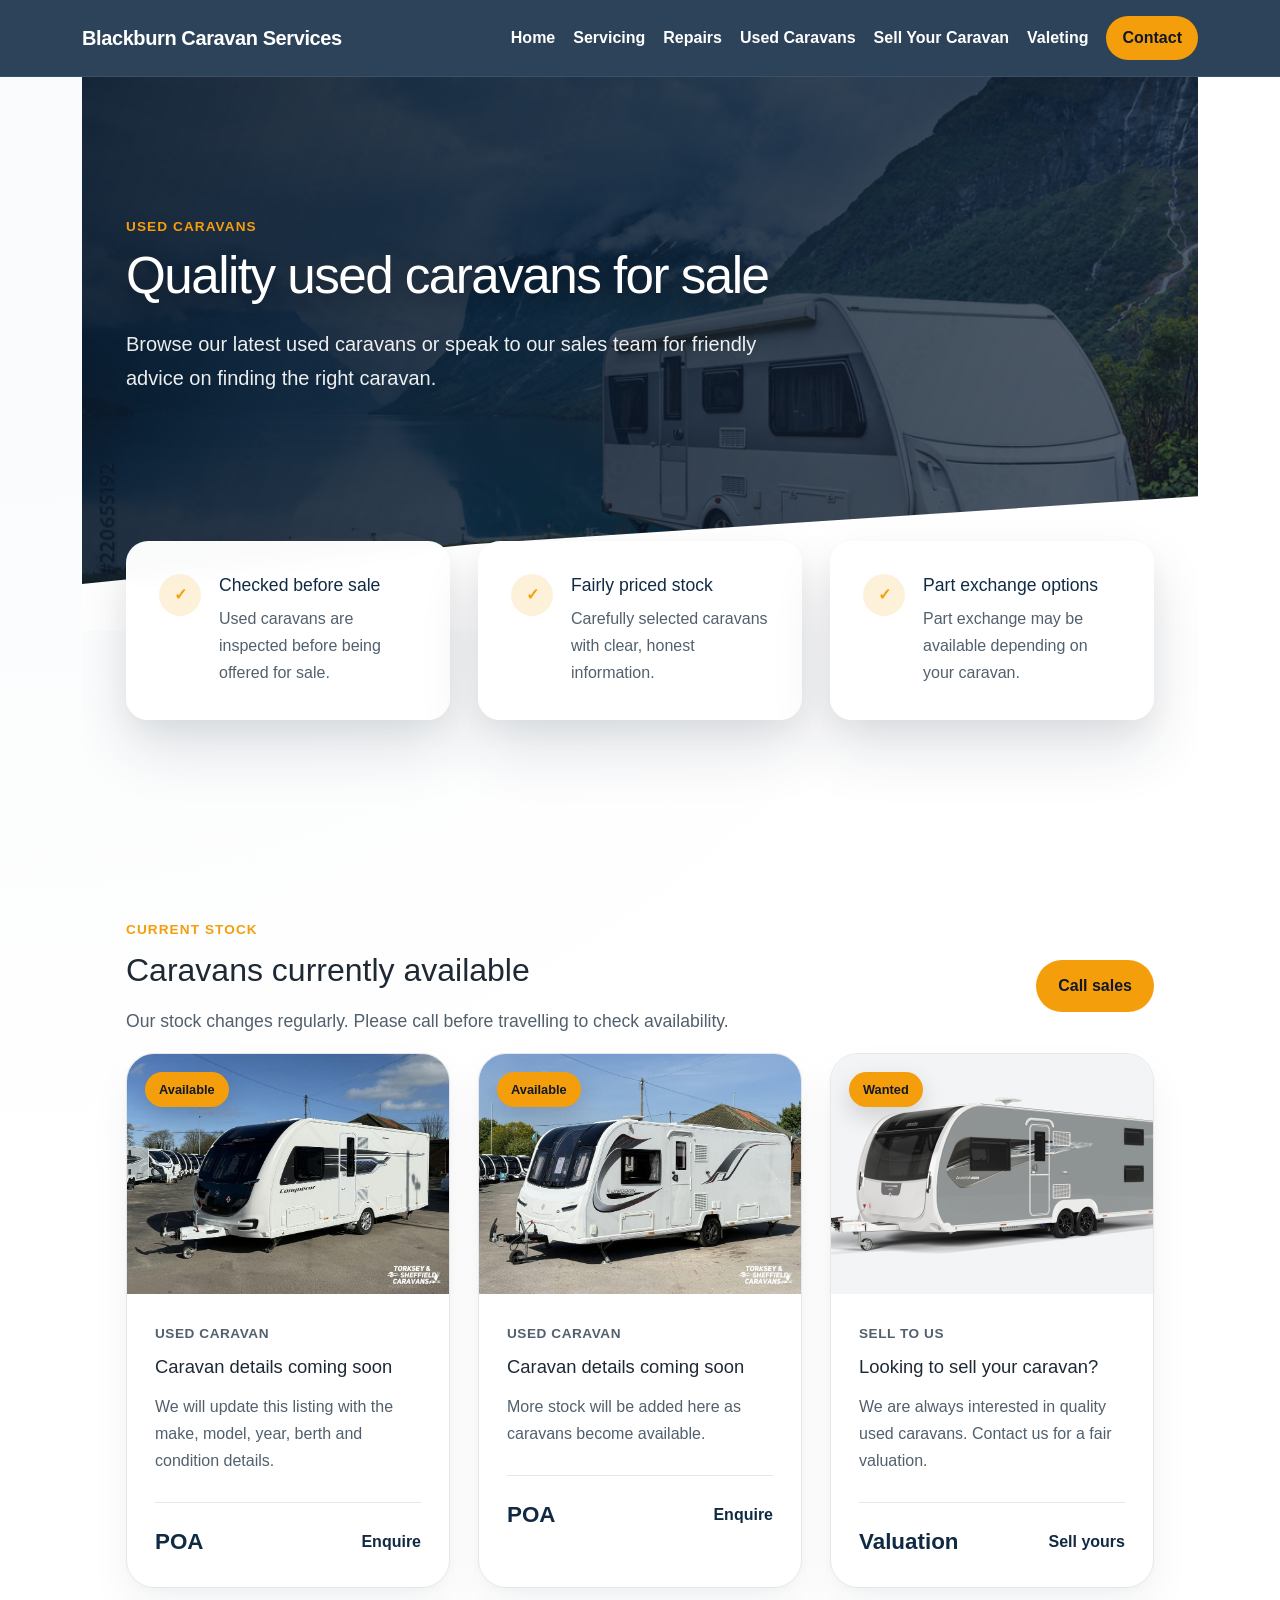
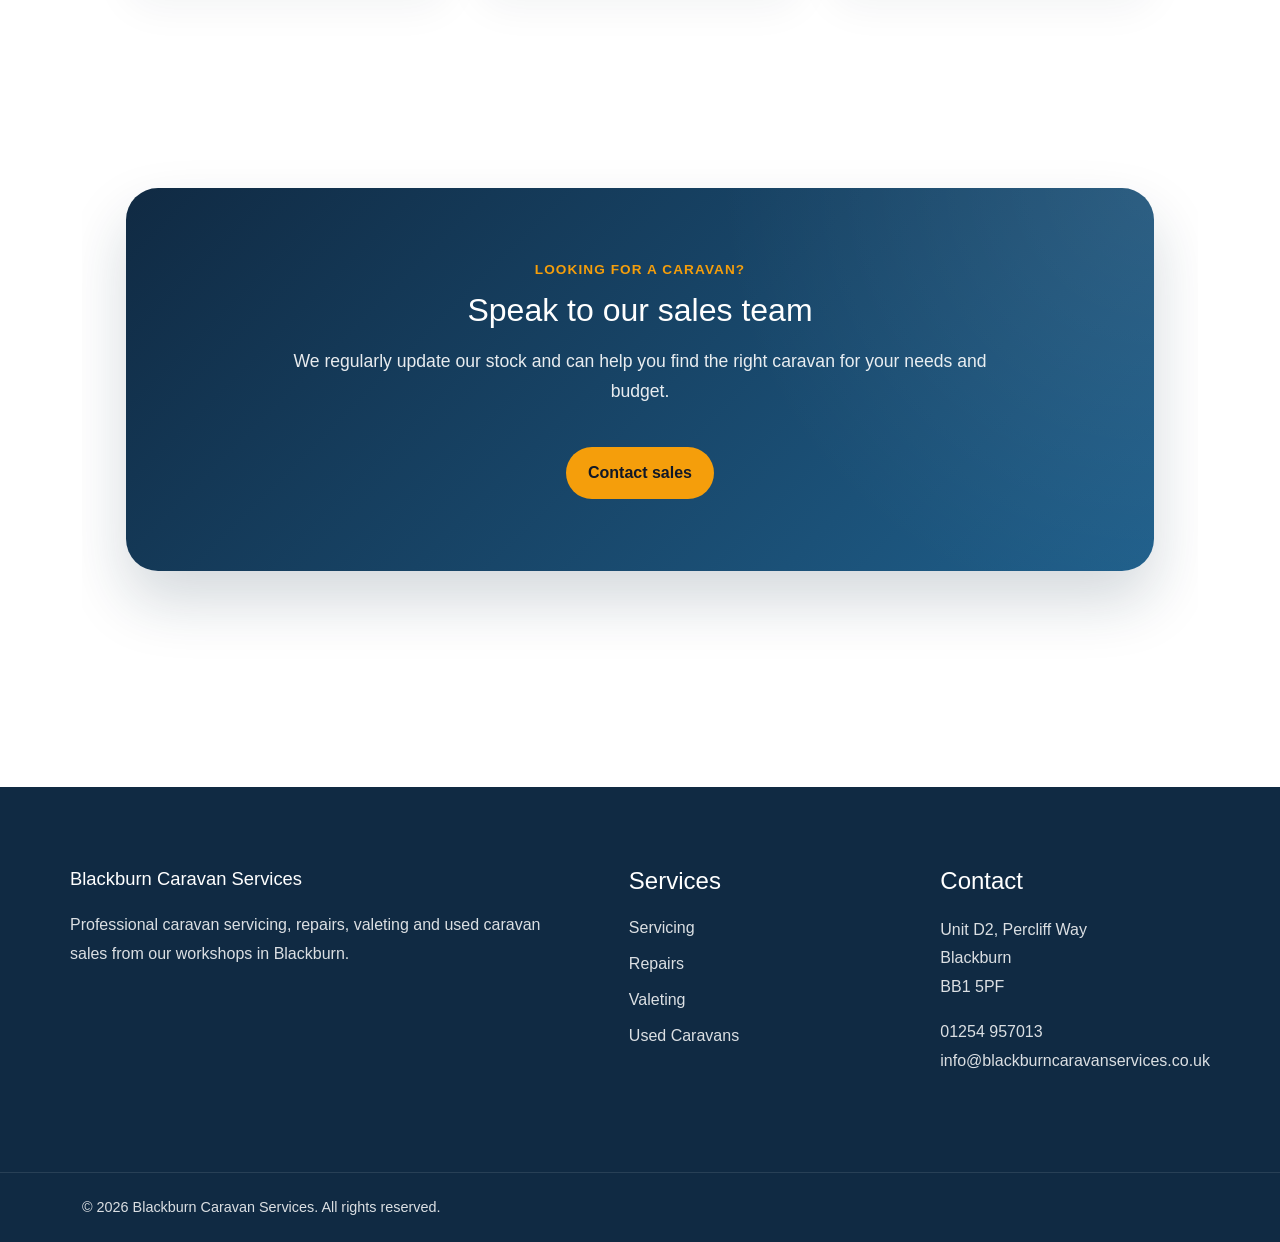
==== docs/caravans-for-sale.html @ 2f4312f7 "rework css and CTA" ====
﻿<!DOCTYPE html>
<html lang="en">
<head>
    <meta charset="utf-8"/>
    <meta name="viewport" content="width=device-width, initial-scale=1.0"/>
    <title>Caravans for Sale - BlackburnCaravanServices</title>
    <link rel="stylesheet" href="lib/bootstrap/dist/css/bootstrap.min.css" />
    <link rel="stylesheet" href="css/site.css?v=6DlfwVozx6HzlvG8LGnQI-ZViRx7gCZ74z0WlkCss_I" />
</head>
<body>
<header b-vh2o0udhn5 class="site-header">
    <div b-vh2o0udhn5 class="container header-inner">

        <a class="brand" href="index.html">
            <span b-vh2o0udhn5 class="brand-text">
                Blackburn Caravan Services
            </span>

        </a>

        <nav b-vh2o0udhn5 class="site-nav">
            <a href="index.html">Home</a>
            <a href="servicing.html">Servicing</a>
            <a href="repairs.html">Repairs</a>
            <a href="caravans-for-sale.html">Used Caravans</a>
            <a href="sell-your-caravan.html">Sell Your Caravan</a>
            <a href="valeting.html">Valeting</a>
            <a class="nav-cta" href="contact.html">Contact</a>
        </nav>

    </div>
</header>
<div b-vh2o0udhn5 class="container">
    <main b-vh2o0udhn5 role="main" class="pb-3">
        

<section class="page-hero">
    <div class="container page-hero-inner">
        <div class="page-hero-content">
            <p class="eyebrow">USED CARAVANS</p>

            <h1>Quality used caravans for sale</h1>

            <p class="page-intro">
                Browse our latest used caravans or speak to our sales team for friendly advice on finding the right caravan.
            </p>
        </div>
    </div>
</section>

    <section class="hero-feature-strip">
        <div class="container hero-feature-grid">
                <article class="hero-feature-item">
                    <div class="hero-feature-icon">✓</div>

                    <div>
                        <h3>Checked before sale</h3>
                        <p>Used caravans are inspected before being offered for sale.</p>
                    </div>
                </article>
                <article class="hero-feature-item">
                    <div class="hero-feature-icon">✓</div>

                    <div>
                        <h3>Fairly priced stock</h3>
                        <p>Carefully selected caravans with clear, honest information.</p>
                    </div>
                </article>
                <article class="hero-feature-item">
                    <div class="hero-feature-icon">✓</div>

                    <div>
                        <h3>Part exchange options</h3>
                        <p>Part exchange may be available depending on your caravan.</p>
                    </div>
                </article>
        </div>
    </section>


<section class="section">
    <div class="container">
        <div class="section-heading-split">
            <div>
                <p class="eyebrow">Current stock</p>
                <h2>Caravans currently available</h2>
                <p class="section-intro">
                    Our stock changes regularly. Please call before travelling to check availability.
                </p>
            </div>

            <a href="tel:01254957013" class="button button-primary">Call sales</a>
        </div>

        <div class="caravan-grid">
            <article class="caravan-card">
                <span class="caravan-badge">Available</span>
                <img src="images/caravans/caravan-1.jpg" alt="Used caravan for sale" />
                <div class="caravan-card-content">
                    <p class="caravan-meta">Used caravan</p>
                    <h3>Caravan details coming soon</h3>
                    <p>
                        We will update this listing with the make, model, year, berth and condition details.
                    </p>

                    <div class="caravan-footer">
                        <strong>POA</strong>
                        <a href="contact.html">Enquire</a>
                    </div>
                </div>
            </article>

            <article class="caravan-card">
                <span class="caravan-badge">Available</span>
                <img src="images/caravans/caravan-2.jpg" alt="Used caravan for sale" />
                <div class="caravan-card-content">
                    <p class="caravan-meta">Used caravan</p>
                    <h3>Caravan details coming soon</h3>
                    <p>
                        More stock will be added here as caravans become available.
                    </p>

                    <div class="caravan-footer">
                        <strong>POA</strong>
                        <a href="contact.html">Enquire</a>
                    </div>
                </div>
            </article>

            <article class="caravan-card">
                <span class="caravan-badge">Wanted</span>
                <img src="images/caravans/caravan-3.jpg" alt="Sell your caravan" />
                <div class="caravan-card-content">
                    <p class="caravan-meta">Sell to us</p>
                    <h3>Looking to sell your caravan?</h3>
                    <p>
                        We are always interested in quality used caravans. Contact us for a fair valuation.
                    </p>

                    <div class="caravan-footer">
                        <strong>Valuation</strong>
                        <a href="sell-your-caravan.html">Sell yours</a>
                    </div>
                </div>
            </article>
        </div>
    </div>
</section>

<section class="cta-section">
    <div class="container">

        <div class="cta-panel">

            <p class="eyebrow">
                Looking for a caravan?
            </p>

            <h2>
                Speak to our sales team
            </h2>

            <p class="section-intro">
                We regularly update our stock and can help you find the right caravan for your needs and budget.
            </p>

            <a
                href="contact.html"
                class="button button-primary">
                Contact sales
            </a>

        </div>

    </div>
</section>
    </main>
</div>

<footer b-vh2o0udhn5 class="site-footer">
    <div b-vh2o0udhn5 class="container footer-grid">

        <div b-vh2o0udhn5>
            <h3 b-vh2o0udhn5>Blackburn Caravan Services</h3>

            <p b-vh2o0udhn5>
                Professional caravan servicing, repairs, valeting and used caravan sales
                from our workshops in Blackburn.
            </p>
        </div>

        <div b-vh2o0udhn5>
            <h4 b-vh2o0udhn5>Services</h4>

            <ul b-vh2o0udhn5 class="footer-links">
                <li b-vh2o0udhn5><a href="servicing.html">Servicing</a></li>
                <li b-vh2o0udhn5><a href="repairs.html">Repairs</a></li>
                <li b-vh2o0udhn5><a href="valeting.html">Valeting</a></li>
                <li b-vh2o0udhn5><a href="caravans-for-sale.html">Used Caravans</a></li>
            </ul>
        </div>

        <div b-vh2o0udhn5>
            <h4 b-vh2o0udhn5>Contact</h4>

            <p b-vh2o0udhn5>
                Unit D2, Percliff Way<br b-vh2o0udhn5 />
                Blackburn<br b-vh2o0udhn5 />
                BB1 5PF
            </p>

            <p b-vh2o0udhn5>
                <a b-vh2o0udhn5 href="tel:01254957013">01254 957013</a><br b-vh2o0udhn5 />
                <a b-vh2o0udhn5 href="mailto:info@blackburncaravanservices.co.uk">
                    info@blackburncaravanservices.co.uk
                </a>
            </p>
        </div>

    </div>

    <div b-vh2o0udhn5 class="footer-bottom">
        <div b-vh2o0udhn5 class="container">
            © 2026 Blackburn Caravan Services. All rights reserved.
        </div>
    </div>
</footer>

<script src="lib/jquery/dist/jquery.min.js"></script>
<script src="lib/bootstrap/dist/js/bootstrap.bundle.min.js"></script>
<script src="js/site.js?v=hRQyftXiu1lLX2P9Ly9xa4gHJgLeR1uGN5qegUobtGo"></script>


</body>
</html>
---- docs/css/site.css ----
﻿:root {
  --colour-navy: #102a43;
  --colour-blue: #1f5f8b;
  --colour-amber: #f59e0b;
  --colour-cream: #f8f4ec;
  --colour-light: #ffffff;
  --colour-text: #1f2933;
  --colour-muted: #52606d;
  --colour-border: #e5e7eb;
  --shadow: 0 20px 40px rgba(16, 42, 67, 0.12);
  --shadow-soft: 0 10px 24px rgba(16, 42, 67, 0.08);
  --radius: 18px;
}

* {
  box-sizing: border-box;
}

html {
  scroll-behavior: smooth;
}

body {
  margin: 0;
  font-family: Arial, Helvetica, sans-serif;
  color: var(--colour-text);
  background:
          radial-gradient(circle at top left, rgba(31, 95, 139, 0.03), transparent 40%),
          #ffffff;
}

main {
  min-height: 70vh;
  overflow-x: hidden;
}

img {
  max-width: 100%;
}

.container {
  width: min(1480px, calc(100% - 64px));
  margin: 0 auto;
}

/* Header */

.site-header {
  position: sticky;
  top: 0;
  z-index: 1000;
  background: rgba(16, 42, 67, 0.88);
  backdrop-filter: blur(14px);
  color: white;
  border-bottom: 1px solid rgba(255, 255, 255, 0.08);
}

.header-inner {
  min-height: 76px;
  display: flex;
  align-items: center;
  justify-content: space-between;
  gap: 24px;
}

.brand {
  display: flex;
  align-items: center;
  gap: 12px;
  color: white;
  font-weight: 800;
  text-decoration: none;
  font-size: 1.25rem;
}

.brand-text {
  letter-spacing: -0.02em;
}

.site-nav {
  display: flex;
  align-items: center;
  gap: 18px;
  flex-wrap: wrap;
}

.site-nav a {
  position: relative;
  color: white;
  text-decoration: none;
  font-weight: 600;
  transition: color 0.25s ease;
}

.site-nav a::after {
  content: "";
  position: absolute;
  left: 0;
  bottom: -8px;
  width: 0;
  height: 3px;
  background: var(--colour-amber);
  transition: width 0.25s ease;
}

.site-nav a:hover::after,
.site-nav a.active::after {
  width: 100%;
}

.nav-cta {
  background: var(--colour-amber);
  color: #111827 !important;
  padding: 10px 16px;
  border-radius: 999px;
}

.nav-cta::after {
  display: none;
}

/* Typography */

h1 {
  margin: 0 0 24px;
  font-size: clamp(2.8rem, 5vw, 4.2rem);
  line-height: 1;
  letter-spacing: -0.04em;
}

h2 {
  font-size: clamp(1.8rem, 2.5vw, 2.4rem);
  line-height: 1.15;
  margin: 0 0 18px;
}

h3 {
  margin-top: 0;
  font-size: 1.15rem;
  line-height: 1.3;
}

.eyebrow {
  color: var(--colour-amber);
  font-weight: 800;
  text-transform: uppercase;
  letter-spacing: 0.08em;
  font-size: 0.85rem;
  margin: 0 0 12px;
}

.section-intro {
  max-width: 720px;
  font-size: 1.1rem;
  line-height: 1.7;
  color: var(--colour-muted);
  margin-top: 18px;
}

/* Buttons */

.button {
  display: inline-block;
  padding: 14px 22px;
  border-radius: 999px;
  font-weight: 800;
  text-decoration: none;
  border: 0;
  cursor: pointer;
  transition:
          transform 0.25s ease,
          box-shadow 0.25s ease,
          background 0.25s ease;
}

.button:hover {
  transform: translateY(-2px);
}

.button-primary {
  background: var(--colour-amber);
  color: #111827;
}

.button-secondary {
  background: white;
  color: var(--colour-navy);
}

.text-link {
  color: var(--colour-navy);
  font-weight: 800;
  text-decoration: none;
  border-bottom: 2px solid var(--colour-amber);
  padding-bottom: 4px;
}

/* Home hero */

.hero {
  position: relative;
  overflow: hidden;
  background:
          linear-gradient(
                  110deg,
                  rgba(8, 25, 43, 0.92),
                  rgba(8, 25, 43, 0.72)
          ),
          url("../images/caravan-hero.jpg") center / cover no-repeat;
  padding: 140px 0;
  min-height: 720px;
  display: flex;
  align-items: center;
}

.hero::after {
  content: "";
  position: absolute;
  left: -2px;
  right: -2px;
  bottom: -1px;
  height: 140px;
  background: white;
  clip-path: polygon(0 65%, 100% 15%, 100% 100%, 0 100%);
  pointer-events: none;
}

.hero-grid {
  position: relative;
  z-index: 2;
  display: grid;
  grid-template-columns: 1.5fr 0.8fr;
  gap: 48px;
  align-items: center;
}

.hero h1,
.hero > .container p,
.hero .hero-text {
  color: white;
}

.hero h1 {
  text-shadow: 0 4px 20px rgba(0, 0, 0, 0.35);
}

.hero-text {
  font-size: 1.25rem;
  line-height: 1.6;
  max-width: 680px;
  color: #e5edf5;
}

.hero-actions {
  display: flex;
  gap: 16px;
  flex-wrap: wrap;
  margin-top: 32px;
}

.hero-card {
  background: rgba(255, 255, 255, 0.96);
  backdrop-filter: blur(8px);
  border: 1px solid rgba(255, 255, 255, 0.35);
  color: #000;
  padding: 40px;
  border-radius: 24px;
  box-shadow: 0 30px 60px rgba(0, 0, 0, 0.22);
}

.hero-card h2 {
  color: #000;
  font-size: 1.6rem;
}

.hero-card p,
.hero-card strong {
  color: #000;
}

.hero-card strong {
  display: block;
  margin-bottom: 4px;
}

/* Shared internal page hero */

.page-hero {
  position: relative;
  overflow: hidden;
  background:
          linear-gradient(
                  110deg,
                  rgba(8, 25, 43, 0.92),
                  rgba(8, 25, 43, 0.68)
          ),
          url("../images/caravan-hero.jpg") center / cover no-repeat;
  color: white;
  padding: 140px 0 220px;
}

.page-hero::after {
  content: "";
  position: absolute;
  left: -2px;
  right: -2px;
  bottom: -1px;
  height: 160px;
  background: white;
  clip-path: polygon(0 70%, 35% 45%, 100% 15%, 100% 100%, 0 100%);
  pointer-events: none;
}

.page-hero-inner {
  position: relative;
  z-index: 2;
}

.page-hero-content {
  max-width: 760px;
}

.page-hero h1 {
  max-width: 700px;
  font-size: clamp(2.4rem, 4vw, 3.6rem);
  line-height: 1.05;
  letter-spacing: -0.03em;
  color: white;
  text-shadow: 0 4px 20px rgba(0, 0, 0, 0.35);
}


.page-hero .page-intro {
  max-width: 640px;
  color: rgba(255, 255, 255, 0.92);
  font-size: 1.25rem;
  line-height: 1.7;
}

.hero-feature-strip {
  position: relative;
  z-index: 5;
  margin-top: -90px;
  padding-bottom: 80px;
}

.hero-feature-grid {
  display: grid;
  grid-template-columns: repeat(3, 1fr);
  gap: 28px;
}

.hero-feature-item {
  display: flex;
  gap: 18px;
  align-items: flex-start;
  background: rgba(255, 255, 255, 0.98);
  backdrop-filter: blur(12px);
  border-radius: 22px;
  padding: 32px;
  border: 1px solid rgba(255, 255, 255, 0.4);
  box-shadow:
          0 10px 30px rgba(0, 0, 0, 0.05),
          0 30px 60px rgba(16, 42, 67, 0.12);
  transition:
          transform 0.25s ease,
          box-shadow 0.25s ease;
}

.hero-feature-item:hover {
  transform: translateY(-6px);
  box-shadow:
          0 20px 40px rgba(0, 0, 0, 0.08),
          0 40px 80px rgba(16, 42, 67, 0.16);
}

.hero-feature-icon {
  width: 42px;
  height: 42px;
  flex: 0 0 auto;

  display: grid;
  place-items: center;

  border-radius: 999px;

  background: rgba(245, 158, 11, 0.15);
  color: var(--colour-amber);

  font-weight: 900;
  font-size: 1rem;
}

.hero-feature-item h3 {
  margin: 0 0 8px;
  font-size: 1.1rem;
  color: var(--colour-navy);
}

.hero-feature-item p {
  margin: 0;
  line-height: 1.7;
  color: var(--colour-muted);
}

/* Sections */

.section {
  padding: 120px 0;
}

.section-muted {
  background: var(--colour-cream);
}

.section-featured {
  background: #f9fafb;
}

.section-heading {
  max-width: 720px;
  margin-bottom: 36px;
}

.section-heading-split {
  display: flex;
  justify-content: space-between;
  align-items: center;
  gap: 32px;
}

.service-detail-grid {
  display: grid;
  grid-template-columns: 1fr 420px;
  gap: 56px;
  align-items: start;
}

.feature-list {
  display: grid;
  grid-template-columns: repeat(2, 1fr);
  gap: 14px;
  margin: 36px 0;
}

.feature-list div {
  background: var(--colour-cream);
  padding: 18px 20px;
  border-radius: 14px;
  font-weight: 800;
}

.contact-panel {
  background: white;
  border-radius: 24px;
  padding: 36px;
  box-shadow: var(--shadow);
  border: 1px solid var(--colour-border);
}

.contact-panel p,
.contact-panel strong {
  color: #000;
}

.contact-panel p {
  line-height: 1.7;
}

/* Services */

.service-grid {
  display: grid;
  grid-template-columns: repeat(3, 1fr);
  gap: 24px;
}

.service-card {
  position: relative;
  padding: 36px;
  background: white;
  border: 1px solid var(--colour-border);
  border-radius: 24px;
  box-shadow:
          0 4px 10px rgba(0, 0, 0, 0.02),
          0 20px 40px rgba(16, 42, 67, 0.04);
  overflow: hidden;
  transition:
          transform 0.25s ease,
          box-shadow 0.25s ease,
          border-color 0.25s ease;
}

.service-card::before {
  content: "";
  position: absolute;
  top: 0;
  left: 0;
  width: 100%;
  height: 4px;
  background: var(--colour-amber);
  opacity: 0;
  transition: opacity 0.25s ease;
}

.service-card:hover {
  transform: translateY(-8px);
  border-color: rgba(245, 158, 11, 0.3);
  box-shadow:
          0 10px 30px rgba(0, 0, 0, 0.05),
          0 30px 60px rgba(16, 42, 67, 0.08);
}

.service-card:hover::before {
  opacity: 1;
}

.service-card h3 {
  font-size: 1.5rem;
  margin-bottom: 18px;
  letter-spacing: -0.02em;
}

.service-card p {
  color: var(--colour-muted);
  line-height: 1.7;
  margin-bottom: 28px;
}

.service-link {
  display: inline-flex;
  align-items: center;
  gap: 8px;
  font-weight: 700;
  color: var(--colour-navy);
  transition: gap 0.2s ease;
}

.service-card:hover .service-link {
  gap: 14px;
}

/* Caravans */

.caravan-grid {
  display: grid;
  grid-template-columns: repeat(3, 1fr);
  gap: 28px;
}

.caravan-card {
  position: relative;
  background: white;
  border-radius: 28px;
  overflow: hidden;
  border: 1px solid var(--colour-border);
  box-shadow:
          0 4px 10px rgba(0, 0, 0, 0.02),
          0 20px 40px rgba(16, 42, 67, 0.05);
  transition:
          transform 0.25s ease,
          box-shadow 0.25s ease;
}

.caravan-card:hover {
  transform: translateY(-8px);
  box-shadow:
          0 10px 30px rgba(0, 0, 0, 0.05),
          0 30px 60px rgba(16, 42, 67, 0.1);
}

.caravan-card img {
  width: 100%;
  height: 240px;
  object-fit: cover;
  display: block;
  background: #f3f4f6;
  transition: transform 0.5s ease;
}

.caravan-card:hover img {
  transform: scale(1.04);
}

.caravan-card-content {
  padding: 28px;
}

.caravan-meta {
  color: var(--colour-amber);
  font-weight: 800;
  font-size: 0.85rem;
  margin: 0 0 10px;
  text-transform: uppercase;
  letter-spacing: 0.04em;
}

.caravan-card h3 {
  margin-bottom: 14px;
}

.caravan-card p {
  color: var(--colour-muted);
  line-height: 1.7;
}

.caravan-footer {
  display: flex;
  justify-content: space-between;
  align-items: center;
  gap: 16px;
  margin-top: 28px;
  padding-top: 22px;
  border-top: 1px solid var(--colour-border);
}

.caravan-footer strong {
  font-size: 1.4rem;
  color: var(--colour-navy);
}

.caravan-footer a {
  color: var(--colour-navy);
  font-weight: 800;
  text-decoration: none;
}

.caravan-badge {
  position: absolute;
  top: 18px;
  left: 18px;
  z-index: 10;
  background: var(--colour-amber);
  color: #111827;
  padding: 8px 14px;
  border-radius: 999px;
  font-size: 0.8rem;
  font-weight: 800;
  box-shadow: 0 10px 24px rgba(0, 0, 0, 0.15);
}

/* Trust */

.trust-grid {
  display: grid;
  grid-template-columns: 1fr 1fr;
  gap: 48px;
  align-items: start;
}

.trust-list {
  display: grid;
  gap: 16px;
}

.trust-list div {
  background: white;
  padding: 20px;
  border-radius: 14px;
  font-weight: 800;
  box-shadow: var(--shadow-soft);
  transition:
          transform 0.25s ease,
          box-shadow 0.25s ease;
}

.trust-list div:hover {
  transform: translateY(-6px);
  box-shadow: var(--shadow);
}

/* CTA */

.cta-section {
  padding: 80px 0 120px;
}

.cta-panel {
  position: relative;
  overflow: hidden;
  text-align: center;
  padding: 72px;
  border-radius: 32px;
  background:
          linear-gradient(
                  135deg,
                  var(--colour-navy),
                  var(--colour-blue)
          );
  color: white;
  box-shadow:
          0 30px 60px rgba(16, 42, 67, 0.18);
}

.cta-panel::before {
  content: "";
  position: absolute;
  inset: 0;
  background:
          radial-gradient(
                  circle at top right,
                  rgba(255,255,255,0.08),
                  transparent 40%
          );
  pointer-events: none;
}

.cta-panel h2 {
  color: white;
}

.cta-panel .section-intro {
  max-width: 720px;
  margin-inline: auto;
  color: rgba(255,255,255,0.9);
}

.cta-panel .button {
  margin-top: 24px;
}

@media (max-width: 900px) {
  .cta-panel {
    padding: 48px 32px;
  }
}

/* Contact */

.opening-hours {
  display: grid;
  gap: 12px;
  margin-top: 32px;
}

.opening-hours div {
  display: flex;
  justify-content: space-between;
  gap: 24px;
  background: white;
  padding: 18px 20px;
  border-radius: 14px;
  box-shadow: 0 10px 24px rgba(16, 42, 67, 0.06);
}

.opening-hours strong,
.opening-hours span {
  color: #000;
}

.map-card {
  background: white;
  padding: 12px;
  border-radius: 24px;
  box-shadow: var(--shadow);
  border: 1px solid var(--colour-border);
}

.map-card iframe {
  width: 100%;
  height: 420px;
  border: 0;
  border-radius: 18px;
  display: block;
}

.contact-form {
  background: white;
  padding: 40px;
  border-radius: 24px;
  box-shadow: var(--shadow);
  border: 1px solid var(--colour-border);
}

.form-grid {
  display: grid;
  grid-template-columns: 1fr 1fr;
  gap: 24px;
}

.form-row {
  display: flex;
  flex-direction: column;
  margin-bottom: 24px;
}

.form-row label {
  font-weight: 700;
  margin-bottom: 8px;
  color: var(--colour-navy);
}

.form-row input,
.form-row select,
.form-row textarea {
  padding: 16px;
  border: 1px solid #d1d5db;
  border-radius: 14px;
  font-size: 1rem;
  font-family: inherit;
  background: white;
}

.form-row input:focus,
.form-row select:focus,
.form-row textarea:focus {
  outline: none;
  border-color: var(--colour-amber);
  box-shadow: 0 0 0 4px rgba(245, 158, 11, 0.15);
}

/* Responsive */

@media (max-width: 1100px) {
  .hero-grid,
  .service-detail-grid,
  .trust-grid {
    grid-template-columns: 1fr;
  }

  .hero-card,
  .contact-panel {
    max-width: 640px;
  }

  .service-grid,
  .caravan-grid,
  .hero-feature-grid {
    grid-template-columns: 1fr 1fr;
  }
}

@media (max-width: 900px) {
  .container {
    width: min(100% - 32px, 100%);
  }

  .header-inner {
    align-items: flex-start;
    flex-direction: column;
    padding: 20px 0;
  }

  .site-nav {
    gap: 14px;
  }

  h1 {
    font-size: clamp(3rem, 14vw, 4.8rem);
  }

  .hero {
    padding: 100px 0 140px;
    min-height: auto;
  }

  .page-hero {
    padding: 120px 0 180px;
  }

  .hero-feature-strip {
    margin-top: -60px;
  }

  .hero-feature-item {
    padding: 24px;
  }

  .feature-list,
  .form-grid,
  .service-grid,
  .caravan-grid,
  .hero-feature-grid {
    grid-template-columns: 1fr;
  }

  .section {
    padding: 80px 0;
  }

  .section-heading-split {
    align-items: flex-start;
    flex-direction: column;
  }

  .opening-hours div {
    flex-direction: column;
    gap: 4px;
  }
}
/* Footer */

.site-footer {
  margin-top: 80px;
  background: var(--colour-navy);
  color: rgba(255, 255, 255, 0.85);
}

.footer-grid {
  display: grid;
  grid-template-columns: 2fr 1fr 1fr;
  gap: 64px;
  padding: 80px 0;
}

.site-footer h3,
.site-footer h4 {
  color: white;
  margin-bottom: 20px;
}

.site-footer p {
  line-height: 1.8;
}

.footer-links {
  list-style: none;
  margin: 0;
  padding: 0;
}

.footer-links li {
  margin-bottom: 12px;
}

.footer-links a,
.site-footer a {
  color: rgba(255, 255, 255, 0.85);
  text-decoration: none;
  transition: color .25s ease;
}

.footer-links a:hover,
.site-footer a:hover {
  color: var(--colour-amber);
}

.footer-bottom {
  border-top: 1px solid rgba(255, 255, 255, 0.1);
  padding: 24px 0;
  font-size: 0.9rem;
}

@media (max-width: 900px) {
  .footer-grid {
    grid-template-columns: 1fr;
    gap: 40px;
    padding: 60px 0;
  }
}
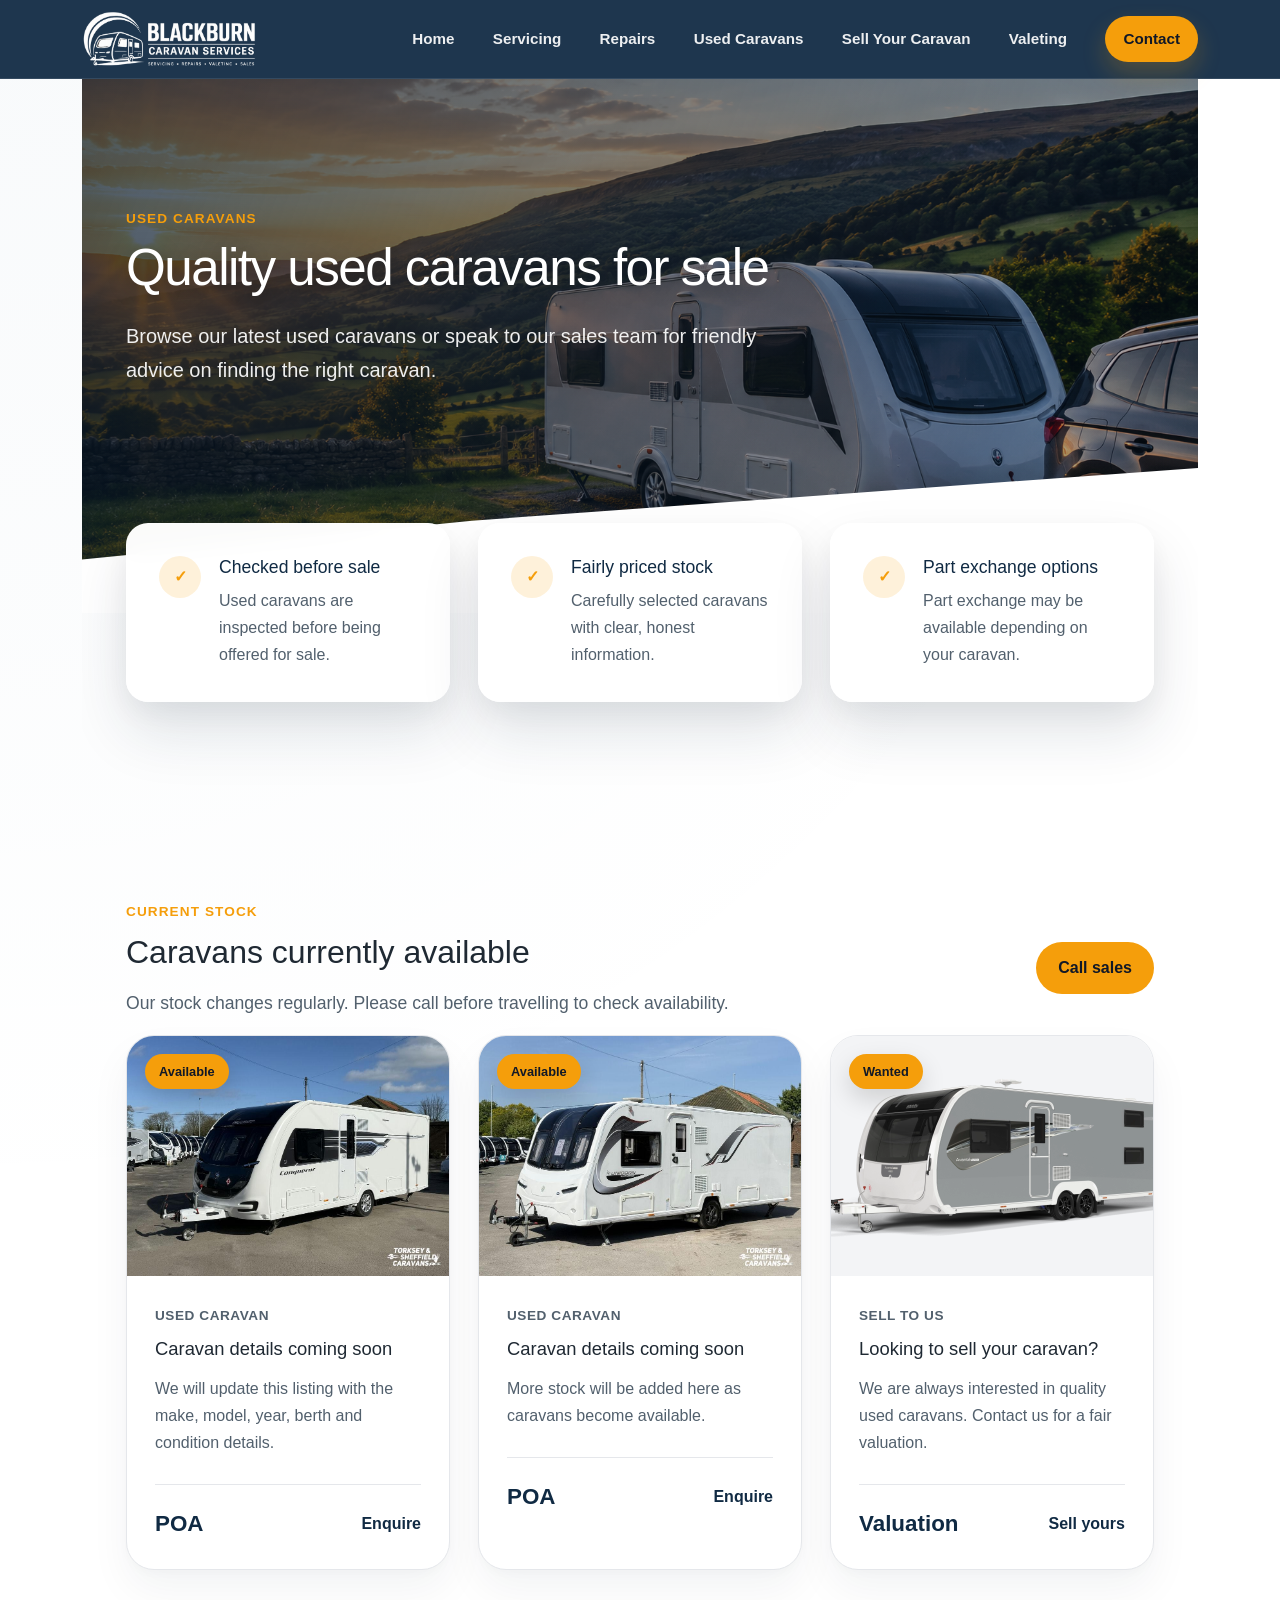
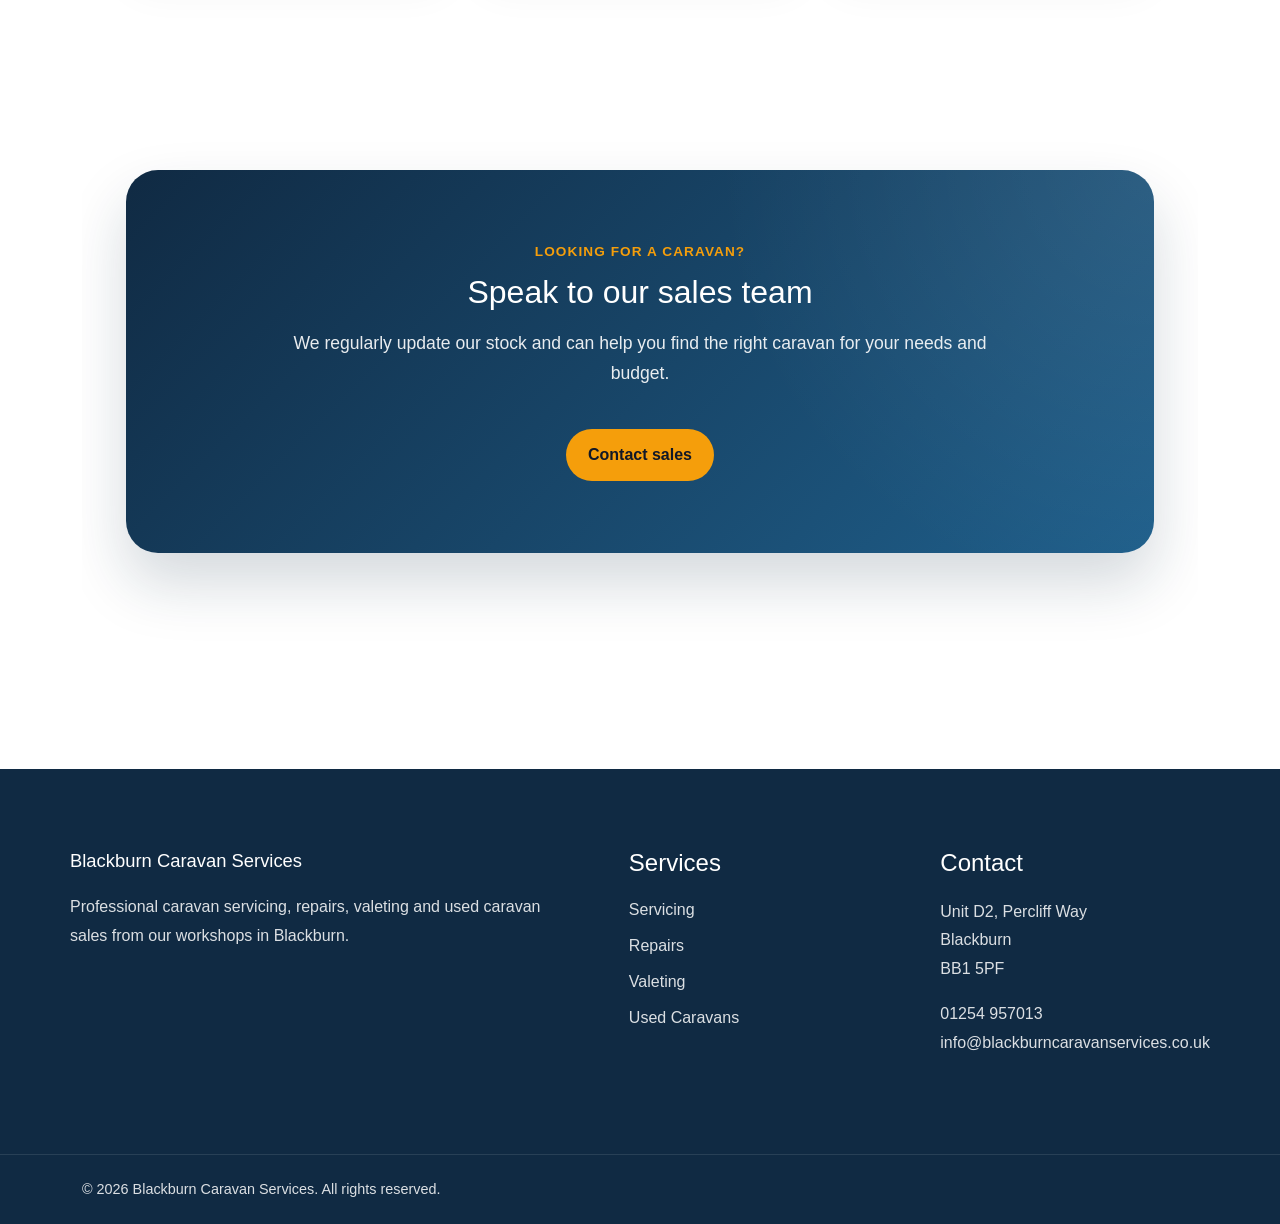
==== commit 32900d33: "rework images" ====
--- a/docs/caravans-for-sale.html
+++ b/docs/caravans-for-sale.html
@@ -5,17 +5,17 @@
     <meta name="viewport" content="width=device-width, initial-scale=1.0"/>
     <title>Caravans for Sale - BlackburnCaravanServices</title>
     <link rel="stylesheet" href="lib/bootstrap/dist/css/bootstrap.min.css" />
-    <link rel="stylesheet" href="css/site.css?v=6DlfwVozx6HzlvG8LGnQI-ZViRx7gCZ74z0WlkCss_I" />
+    <link rel="stylesheet" href="css/site.css?v=lrwCohDjsibp6LHv66j4211w335G8wFHwrkHe1r1dro" />
 </head>
 <body>
 <header b-vh2o0udhn5 class="site-header">
     <div b-vh2o0udhn5 class="container header-inner">
 
         <a class="brand" href="index.html">
-            <span b-vh2o0udhn5 class="brand-text">
-                Blackburn Caravan Services
-            </span>
-
+            <img b-vh2o0udhn5
+                src="images/logo-white.png"
+                alt="Blackburn Caravan Services"
+                class="brand-logo" />
         </a>
 
         <nav b-vh2o0udhn5 class="site-nav">
--- a/docs/css/site.css
+++ b/docs/css/site.css
@@ -49,47 +49,55 @@
   position: sticky;
   top: 0;
   z-index: 1000;
-  background: rgba(16, 42, 67, 0.88);
-  backdrop-filter: blur(14px);
+  background: rgba(16, 42, 67, 0.94);
+  backdrop-filter: blur(18px);
   color: white;
-  border-bottom: 1px solid rgba(255, 255, 255, 0.08);
+  border-bottom: 1px solid rgba(255, 255, 255, 0.1);
 }
 
 .header-inner {
-  min-height: 76px;
+  min-height: 78px;
   display: flex;
   align-items: center;
   justify-content: space-between;
-  gap: 24px;
+  gap: 32px;
 }
 
 .brand {
   display: flex;
   align-items: center;
-  gap: 12px;
   color: white;
-  font-weight: 800;
   text-decoration: none;
-  font-size: 1.25rem;
-}
-
-.brand-text {
-  letter-spacing: -0.02em;
+}
+
+.brand-logo {
+  height: 58px;
+  width: auto;
+  display: block;
+  object-fit: contain;
 }
 
 .site-nav {
   display: flex;
   align-items: center;
-  gap: 18px;
+  gap: 22px;
   flex-wrap: wrap;
 }
 
 .site-nav a {
   position: relative;
-  color: white;
+  color: rgba(255, 255, 255, 0.92);
   text-decoration: none;
-  font-weight: 600;
-  transition: color 0.25s ease;
+  font-weight: 700;
+  font-size: 0.95rem;
+  transition:
+          color 0.25s ease,
+          transform 0.25s ease;
+}
+
+.site-nav a:hover {
+  color: var(--colour-amber);
+  transform: translateY(-1px);
 }
 
 .site-nav a::after {
@@ -111,8 +119,9 @@
 .nav-cta {
   background: var(--colour-amber);
   color: #111827 !important;
-  padding: 10px 16px;
+  padding: 12px 18px;
   border-radius: 999px;
+  box-shadow: 0 12px 24px rgba(245, 158, 11, 0.22);
 }
 
 .nav-cta::after {
@@ -200,17 +209,17 @@
 .hero {
   position: relative;
   overflow: hidden;
+  min-height: 600px;
+  display: flex;
+  align-items: center;
+  padding: 100px 0 140px;
   background:
           linear-gradient(
                   110deg,
-                  rgba(8, 25, 43, 0.92),
-                  rgba(8, 25, 43, 0.72)
+                  rgba(8, 25, 43, 0.72),
+                  rgba(8, 25, 43, 0.28)
           ),
-          url("../images/caravan-hero.jpg") center / cover no-repeat;
-  padding: 140px 0;
-  min-height: 720px;
-  display: flex;
-  align-items: center;
+          url("../images/caravan-hero.png") center right / cover no-repeat;
 }
 
 .hero::after {
@@ -219,9 +228,9 @@
   left: -2px;
   right: -2px;
   bottom: -1px;
-  height: 140px;
+  height: 150px;
   background: white;
-  clip-path: polygon(0 65%, 100% 15%, 100% 100%, 0 100%);
+  clip-path: polygon(0 68%, 100% 24%, 100% 100%, 0 100%);
   pointer-events: none;
 }
 
@@ -229,13 +238,16 @@
   position: relative;
   z-index: 2;
   display: grid;
-  grid-template-columns: 1.5fr 0.8fr;
-  gap: 48px;
+  grid-template-columns: 1.45fr 0.85fr;
+  gap: 56px;
   align-items: center;
 }
 
+.hero-content {
+  max-width: 760px;
+}
+
 .hero h1,
-.hero > .container p,
 .hero .hero-text {
   color: white;
 }
@@ -245,10 +257,10 @@
 }
 
 .hero-text {
-  font-size: 1.25rem;
-  line-height: 1.6;
+  font-size: 1.2rem;
+  line-height: 1.65;
   max-width: 680px;
-  color: #e5edf5;
+  color: #eef4f8;
 }
 
 .hero-actions {
@@ -260,22 +272,25 @@
 
 .hero-card {
   background: rgba(255, 255, 255, 0.96);
-  backdrop-filter: blur(8px);
-  border: 1px solid rgba(255, 255, 255, 0.35);
-  color: #000;
-  padding: 40px;
-  border-radius: 24px;
-  box-shadow: 0 30px 60px rgba(0, 0, 0, 0.22);
+  backdrop-filter: blur(10px);
+  border: 1px solid rgba(255, 255, 255, 0.45);
+  color: #111827;
+  padding: 32px;
+  border-radius: 32px;
+  box-shadow:
+          0 20px 40px rgba(16, 42, 67, 0.12),
+          0 40px 80px rgba(16, 42, 67, 0.18);
+  transform: translateY(32px);
 }
 
 .hero-card h2 {
-  color: #000;
-  font-size: 1.6rem;
+  color: #111827;
+  font-size: 1.55rem;
 }
 
 .hero-card p,
 .hero-card strong {
-  color: #000;
+  color: #111827;
 }
 
 .hero-card strong {
@@ -288,15 +303,15 @@
 .page-hero {
   position: relative;
   overflow: hidden;
+  color: white;
+  padding: 130px 0 210px;
   background:
           linear-gradient(
                   110deg,
-                  rgba(8, 25, 43, 0.92),
-                  rgba(8, 25, 43, 0.68)
+                  rgba(8, 25, 43, 0.72),
+                  rgba(8, 25, 43, 0.28)
           ),
-          url("../images/caravan-hero.jpg") center / cover no-repeat;
-  color: white;
-  padding: 140px 0 220px;
+          url("../images/caravan-hero.png") center right / cover no-repeat;
 }
 
 .page-hero::after {
@@ -305,9 +320,9 @@
   left: -2px;
   right: -2px;
   bottom: -1px;
-  height: 160px;
+  height: 170px;
   background: white;
-  clip-path: polygon(0 70%, 35% 45%, 100% 15%, 100% 100%, 0 100%);
+  clip-path: polygon(0 68%, 35% 45%, 100% 14%, 100% 100%, 0 100%);
   pointer-events: none;
 }
 
@@ -317,7 +332,7 @@
 }
 
 .page-hero-content {
-  max-width: 760px;
+  max-width: 720px;
 }
 
 .page-hero h1 {
@@ -328,7 +343,6 @@
   color: white;
   text-shadow: 0 4px 20px rgba(0, 0, 0, 0.35);
 }
-
 
 .page-hero .page-intro {
   max-width: 640px;
@@ -378,15 +392,11 @@
   width: 42px;
   height: 42px;
   flex: 0 0 auto;
-
   display: grid;
   place-items: center;
-
   border-radius: 999px;
-
   background: rgba(245, 158, 11, 0.15);
   color: var(--colour-amber);
-
   font-weight: 900;
   font-size: 1rem;
 }
@@ -688,8 +698,7 @@
                   var(--colour-blue)
           );
   color: white;
-  box-shadow:
-          0 30px 60px rgba(16, 42, 67, 0.18);
+  box-shadow: 0 30px 60px rgba(16, 42, 67, 0.18);
 }
 
 .cta-panel::before {
@@ -699,7 +708,7 @@
   background:
           radial-gradient(
                   circle at top right,
-                  rgba(255,255,255,0.08),
+                  rgba(255, 255, 255, 0.08),
                   transparent 40%
           );
   pointer-events: none;
@@ -712,17 +721,11 @@
 .cta-panel .section-intro {
   max-width: 720px;
   margin-inline: auto;
-  color: rgba(255,255,255,0.9);
+  color: rgba(255, 255, 255, 0.9);
 }
 
 .cta-panel .button {
   margin-top: 24px;
-}
-
-@media (max-width: 900px) {
-  .cta-panel {
-    padding: 48px 32px;
-  }
 }
 
 /* Contact */
@@ -809,6 +812,59 @@
   box-shadow: 0 0 0 4px rgba(245, 158, 11, 0.15);
 }
 
+/* Footer */
+
+.site-footer {
+  margin-top: 80px;
+  background: var(--colour-navy);
+  color: rgba(255, 255, 255, 0.85);
+}
+
+.footer-grid {
+  display: grid;
+  grid-template-columns: 2fr 1fr 1fr;
+  gap: 64px;
+  padding: 80px 0;
+}
+
+.site-footer h3,
+.site-footer h4 {
+  color: white;
+  margin-bottom: 20px;
+}
+
+.site-footer p {
+  line-height: 1.8;
+}
+
+.footer-links {
+  list-style: none;
+  margin: 0;
+  padding: 0;
+}
+
+.footer-links li {
+  margin-bottom: 12px;
+}
+
+.footer-links a,
+.site-footer a {
+  color: rgba(255, 255, 255, 0.85);
+  text-decoration: none;
+  transition: color 0.25s ease;
+}
+
+.footer-links a:hover,
+.site-footer a:hover {
+  color: var(--colour-amber);
+}
+
+.footer-bottom {
+  border-top: 1px solid rgba(255, 255, 255, 0.1);
+  padding: 24px 0;
+  font-size: 0.9rem;
+}
+
 /* Responsive */
 
 @media (max-width: 1100px) {
@@ -835,27 +891,43 @@
     width: min(100% - 32px, 100%);
   }
 
+  .site-header {
+    position: relative;
+  }
+
   .header-inner {
     align-items: flex-start;
     flex-direction: column;
     padding: 20px 0;
   }
 
+  .brand-logo {
+    height: 56px;
+  }
+
   .site-nav {
     gap: 14px;
   }
 
   h1 {
-    font-size: clamp(3rem, 14vw, 4.8rem);
+    font-size: clamp(2.4rem, 10vw, 3.6rem);
   }
 
   .hero {
-    padding: 100px 0 140px;
+    padding: 90px 0 130px;
     min-height: auto;
   }
 
+  .hero-grid {
+    gap: 36px;
+  }
+
   .page-hero {
-    padding: 120px 0 180px;
+    padding: 110px 0 170px;
+  }
+
+  .page-hero h1 {
+    font-size: clamp(2.2rem, 9vw, 3.2rem);
   }
 
   .hero-feature-strip {
@@ -883,68 +955,115 @@
     flex-direction: column;
   }
 
+  .cta-panel {
+    padding: 48px 32px;
+  }
+
   .opening-hours div {
     flex-direction: column;
     gap: 4px;
   }
-}
-/* Footer */
-
-.site-footer {
-  margin-top: 80px;
-  background: var(--colour-navy);
-  color: rgba(255, 255, 255, 0.85);
-}
-
-.footer-grid {
-  display: grid;
-  grid-template-columns: 2fr 1fr 1fr;
-  gap: 64px;
-  padding: 80px 0;
-}
-
-.site-footer h3,
-.site-footer h4 {
-  color: white;
-  margin-bottom: 20px;
-}
-
-.site-footer p {
-  line-height: 1.8;
-}
-
-.footer-links {
-  list-style: none;
-  margin: 0;
-  padding: 0;
-}
-
-.footer-links li {
-  margin-bottom: 12px;
-}
-
-.footer-links a,
-.site-footer a {
-  color: rgba(255, 255, 255, 0.85);
-  text-decoration: none;
-  transition: color .25s ease;
-}
-
-.footer-links a:hover,
-.site-footer a:hover {
-  color: var(--colour-amber);
-}
-
-.footer-bottom {
-  border-top: 1px solid rgba(255, 255, 255, 0.1);
-  padding: 24px 0;
-  font-size: 0.9rem;
-}
-
-@media (max-width: 900px) {
+
   .footer-grid {
     grid-template-columns: 1fr;
     gap: 40px;
     padding: 60px 0;
   }
 }
+/* Homepage premium feature strip */
+.home-feature-strip {
+  position: relative;
+  z-index: 5;
+  margin-top: -96px;
+  padding-bottom: 18px;
+}
+
+.section-home-services {
+  padding-top: 18px;
+}
+
+.home-feature-grid {
+  display: grid;
+  grid-template-columns: repeat(3, 1fr);
+  gap: 26px;
+}
+
+.home-feature-card {
+  min-height: 150px;
+  padding: 30px 30px 28px;
+  border-radius: 24px;
+  background: rgba(255, 255, 255, 0.96);
+  box-shadow:
+          0 30px 60px rgba(16, 42, 67, 0.14),
+          0 8px 20px rgba(16, 42, 67, 0.06);
+  backdrop-filter: blur(18px);
+  border: 1px solid rgba(255, 255, 255, 0.72);
+}
+
+.home-feature-card h3 {
+  margin: 0 0 12px;
+  color: var(--colour-navy);
+  font-size: 1.15rem;
+}
+
+.home-feature-card p {
+  margin: 0;
+  color: var(--colour-muted);
+  line-height: 1.65;
+}
+
+.section-home-services {
+  padding-top: 18px;
+}
+
+@media (max-width: 900px) {
+  .home-feature-strip {
+    margin-top: -36px;
+  }
+
+  .home-feature-grid {
+    grid-template-columns: 1fr;
+  }
+}
+.hero h1 {
+  max-width: 860px;
+  font-size: clamp(3rem, 4.7vw, 4.4rem);
+  line-height: 1.04;
+}
+/* Header polish */
+.site-nav {
+  gap: 2.4rem;
+}
+
+.site-nav a {
+  position: relative;
+  transition:
+          color 0.25s ease,
+          transform 0.25s ease;
+}
+
+.site-nav a:hover {
+  color: var(--colour-amber);
+  transform: translateY(-1px);
+}
+
+.site-nav a:not(.nav-cta)::after {
+  content: "";
+  position: absolute;
+  left: 0;
+  right: 0;
+  bottom: -10px;
+  height: 3px;
+  background: var(--colour-amber);
+  border-radius: 999px;
+  opacity: 0;
+  transform: scaleX(0.4);
+  transition:
+          opacity 0.25s ease,
+          transform 0.25s ease;
+}
+
+.site-nav a:not(.nav-cta):hover::after {
+  opacity: 1;
+  transform: scaleX(1);
+}
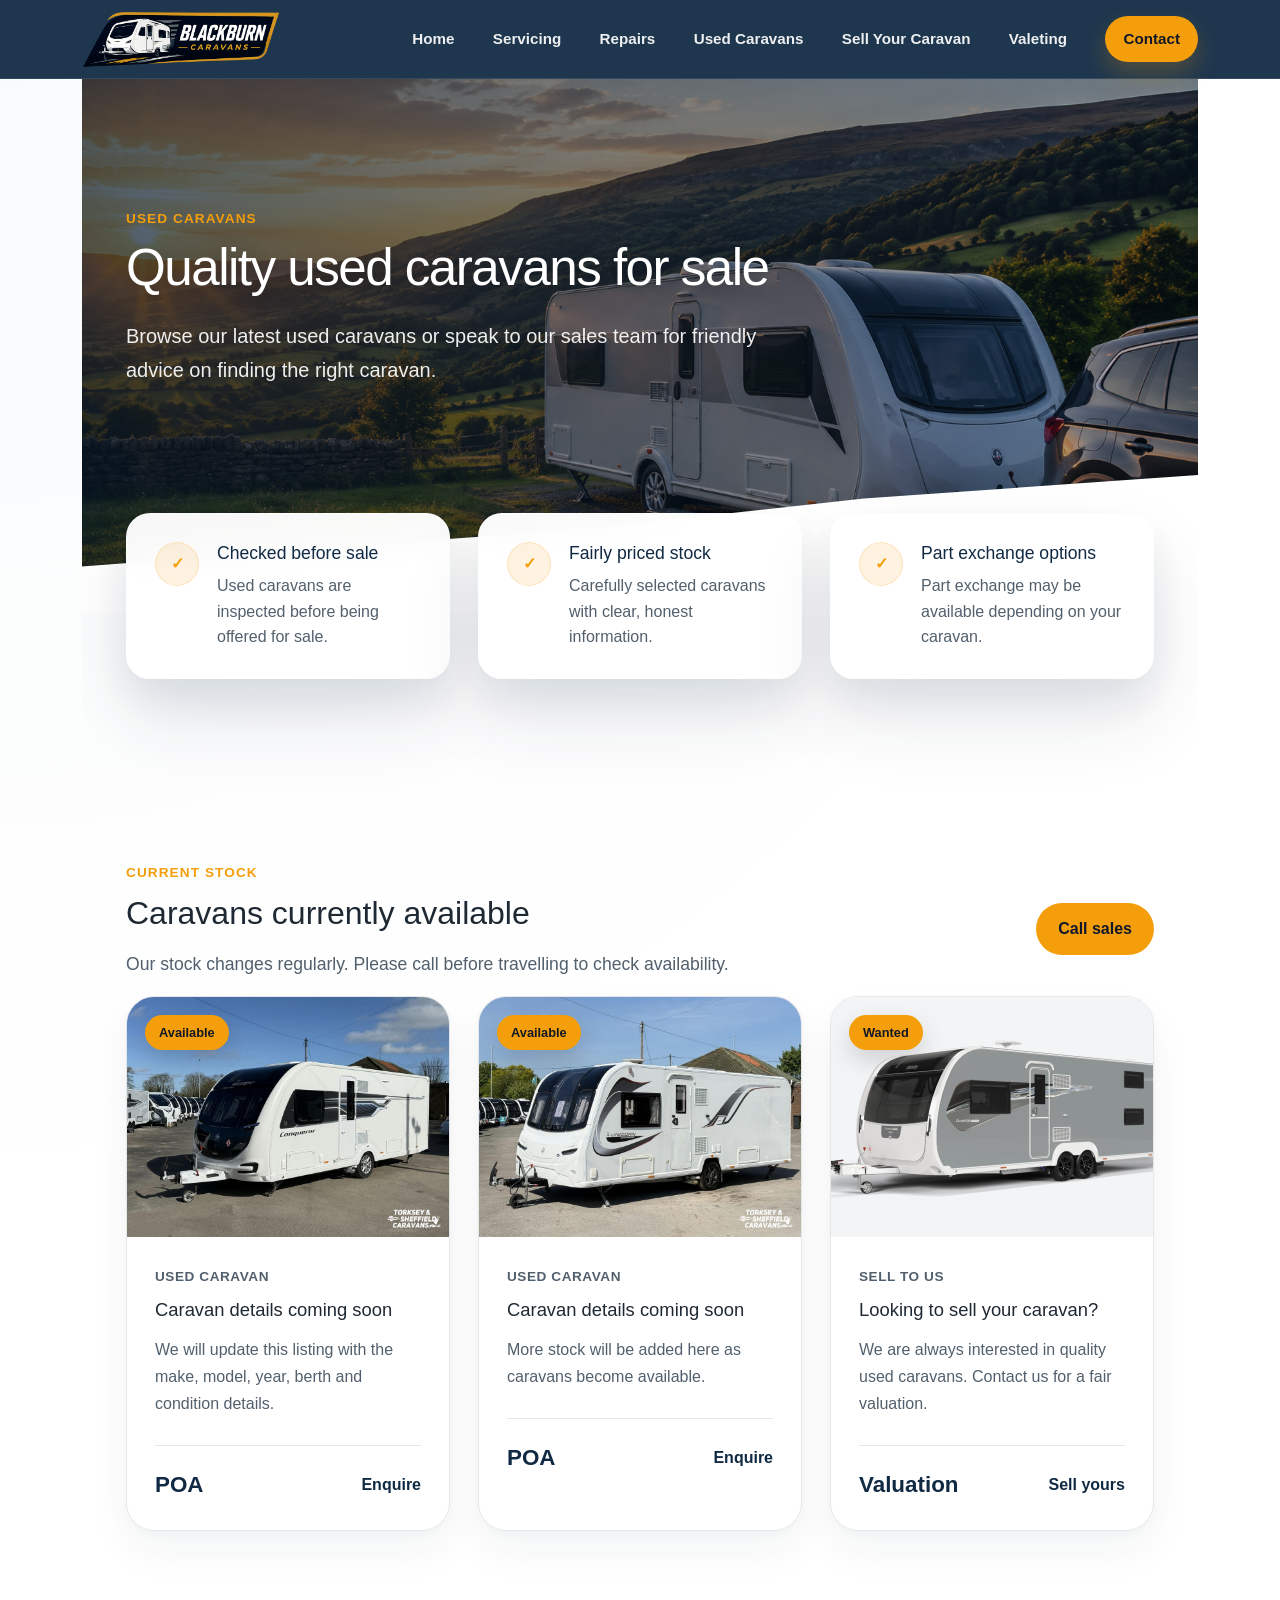
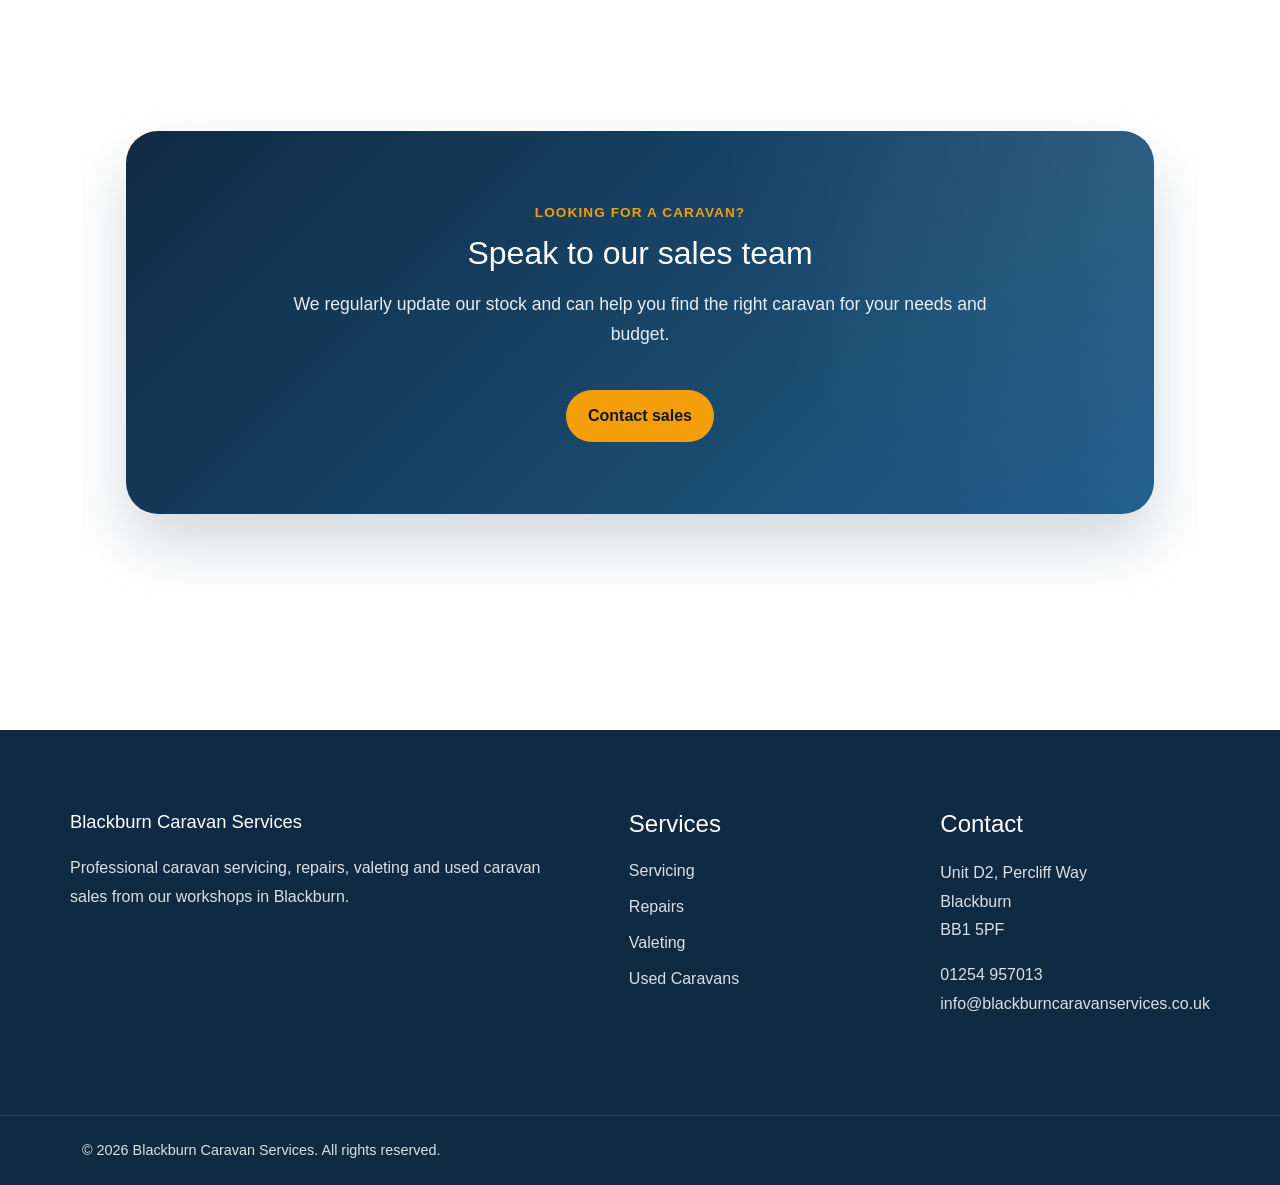
==== commit 434df778: "rework images" ====
--- a/docs/caravans-for-sale.html
+++ b/docs/caravans-for-sale.html
@@ -5,7 +5,7 @@
     <meta name="viewport" content="width=device-width, initial-scale=1.0"/>
     <title>Caravans for Sale - BlackburnCaravanServices</title>
     <link rel="stylesheet" href="lib/bootstrap/dist/css/bootstrap.min.css" />
-    <link rel="stylesheet" href="css/site.css?v=lrwCohDjsibp6LHv66j4211w335G8wFHwrkHe1r1dro" />
+    <link rel="stylesheet" href="css/site.css?v=m3p8NzSTt6FeEBpGO3JaVx1gw_lYk7wFawlBqllL7IU" />
 </head>
 <body>
 <header b-vh2o0udhn5 class="site-header">
--- a/docs/css/site.css
+++ b/docs/css/site.css
@@ -322,7 +322,15 @@
   bottom: -1px;
   height: 170px;
   background: white;
-  clip-path: polygon(0 68%, 35% 45%, 100% 14%, 100% 100%, 0 100%);
+  clip-path: polygon(
+          0 72%,
+          20% 62%,
+          45% 50%,
+          70% 32%,
+          100% 18%,
+          100% 100%,
+          0 100%
+  );
   pointer-events: none;
 }
 
@@ -354,8 +362,8 @@
 .hero-feature-strip {
   position: relative;
   z-index: 5;
-  margin-top: -90px;
-  padding-bottom: 80px;
+  margin-top: -100px;
+  padding-bottom: 64px;
 }
 
 .hero-feature-grid {
@@ -368,35 +376,46 @@
   display: flex;
   gap: 18px;
   align-items: flex-start;
-  background: rgba(255, 255, 255, 0.98);
-  backdrop-filter: blur(12px);
-  border-radius: 22px;
-  padding: 32px;
-  border: 1px solid rgba(255, 255, 255, 0.4);
+
+  background: rgba(255, 255, 255, 0.97);
+  backdrop-filter: blur(18px);
+
+  border-radius: 24px;
+  padding: 28px;
+
+  border: 1px solid rgba(255, 255, 255, 0.7);
+
   box-shadow:
-          0 10px 30px rgba(0, 0, 0, 0.05),
-          0 30px 60px rgba(16, 42, 67, 0.12);
+          0 20px 40px rgba(16, 42, 67, 0.08),
+          0 40px 80px rgba(16, 42, 67, 0.10);
+
   transition:
           transform 0.25s ease,
           box-shadow 0.25s ease;
 }
 
 .hero-feature-item:hover {
-  transform: translateY(-6px);
+  transform: translateY(-4px);
   box-shadow:
-          0 20px 40px rgba(0, 0, 0, 0.08),
-          0 40px 80px rgba(16, 42, 67, 0.16);
+          0 24px 48px rgba(16, 42, 67, 0.10),
+          0 48px 90px rgba(16, 42, 67, 0.12);
 }
 
 .hero-feature-icon {
-  width: 42px;
-  height: 42px;
+  width: 44px;
+  height: 44px;
   flex: 0 0 auto;
+
   display: grid;
   place-items: center;
+
   border-radius: 999px;
-  background: rgba(245, 158, 11, 0.15);
+
+  background: rgba(245, 158, 11, 0.12);
+  border: 1px solid rgba(245, 158, 11, 0.18);
+
   color: var(--colour-amber);
+
   font-weight: 900;
   font-size: 1rem;
 }
@@ -409,7 +428,7 @@
 
 .hero-feature-item p {
   margin: 0;
-  line-height: 1.7;
+  line-height: 1.6;
   color: var(--colour-muted);
 }
 
@@ -993,9 +1012,10 @@
   padding: 30px 30px 28px;
   border-radius: 24px;
   background: rgba(255, 255, 255, 0.96);
+  transform: translateY(-4px);
   box-shadow:
-          0 30px 60px rgba(16, 42, 67, 0.14),
-          0 8px 20px rgba(16, 42, 67, 0.06);
+          0 24px 48px rgba(16, 42, 67, 0.10),
+          0 48px 90px rgba(16, 42, 67, 0.12);
   backdrop-filter: blur(18px);
   border: 1px solid rgba(255, 255, 255, 0.72);
 }
@@ -1067,3 +1087,17 @@
   opacity: 1;
   transform: scaleX(1);
 }
+
+.caravan-card {
+  transition:
+          transform 0.3s ease,
+          box-shadow 0.3s ease;
+}
+
+.caravan-card:hover {
+  transform: translateY(-8px);
+
+  box-shadow:
+          0 30px 60px rgba(16, 42, 67, 0.12),
+          0 50px 90px rgba(16, 42, 67, 0.10);
+}
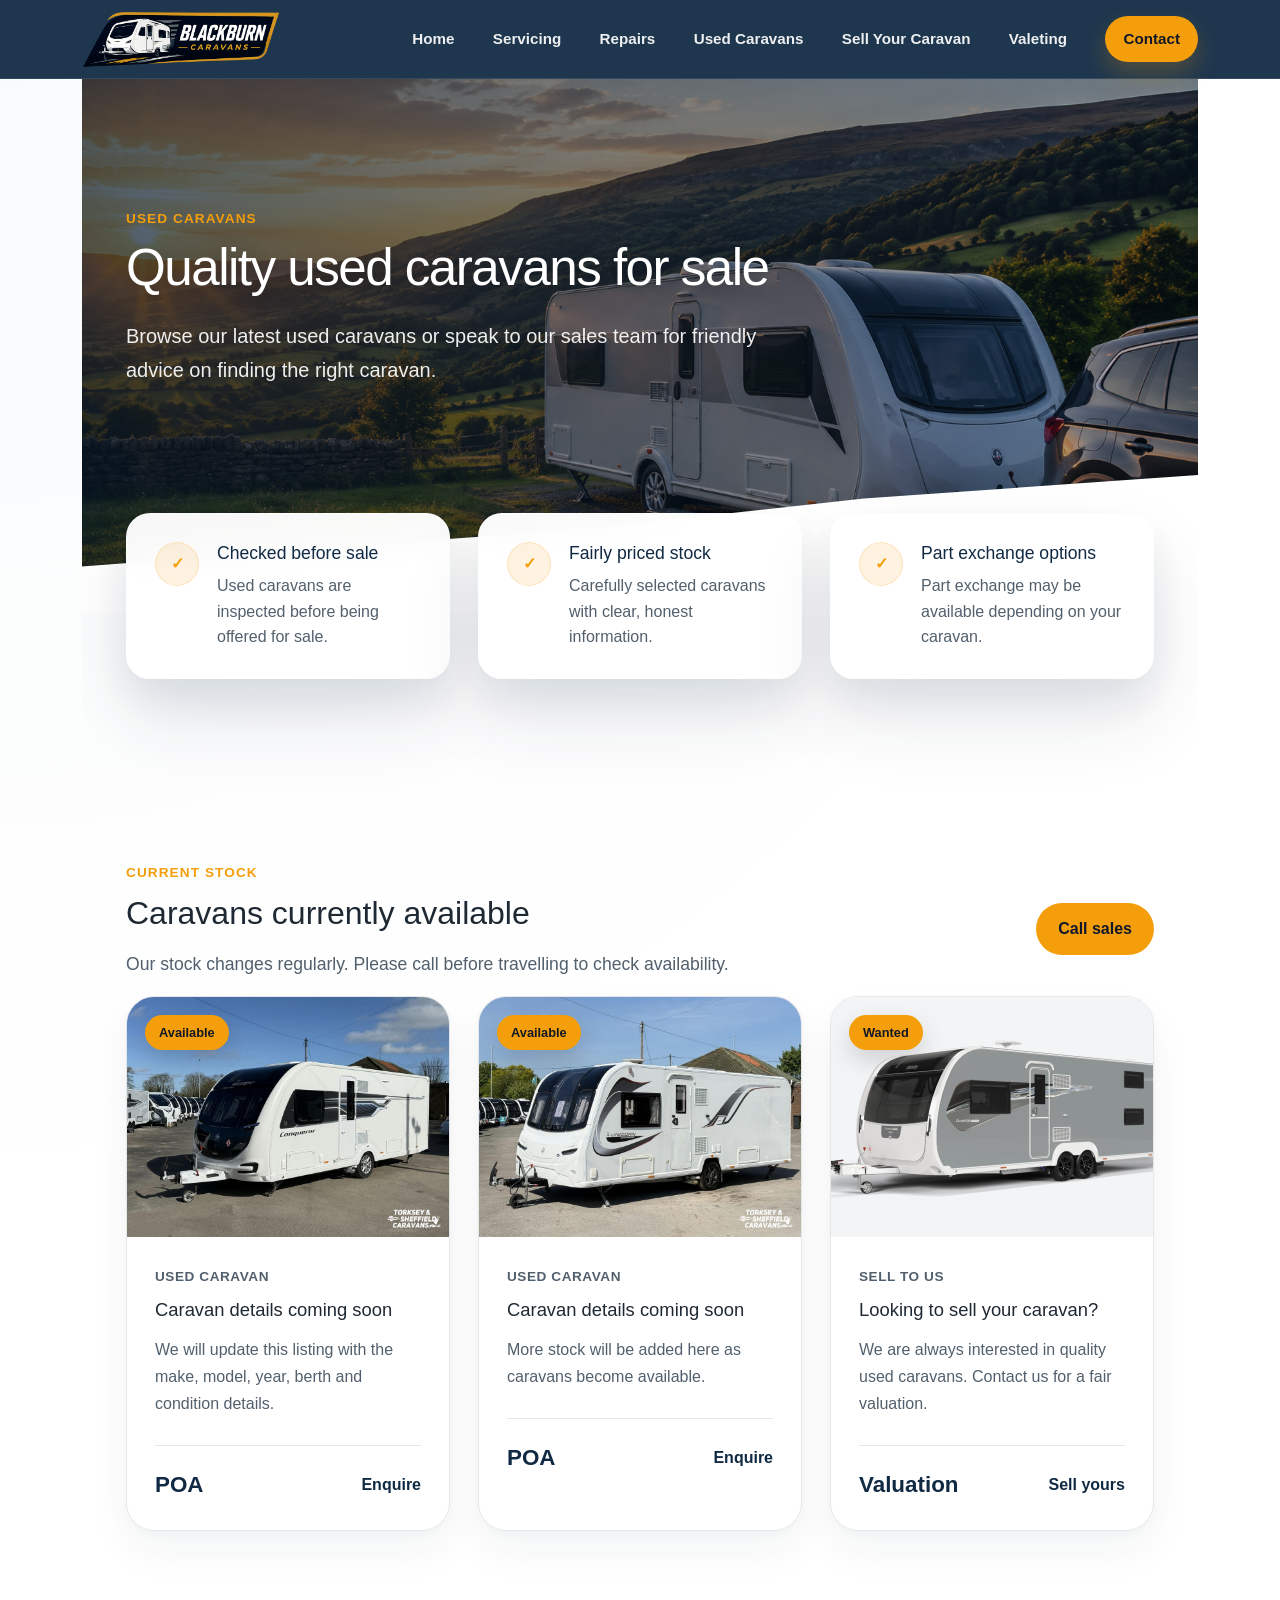
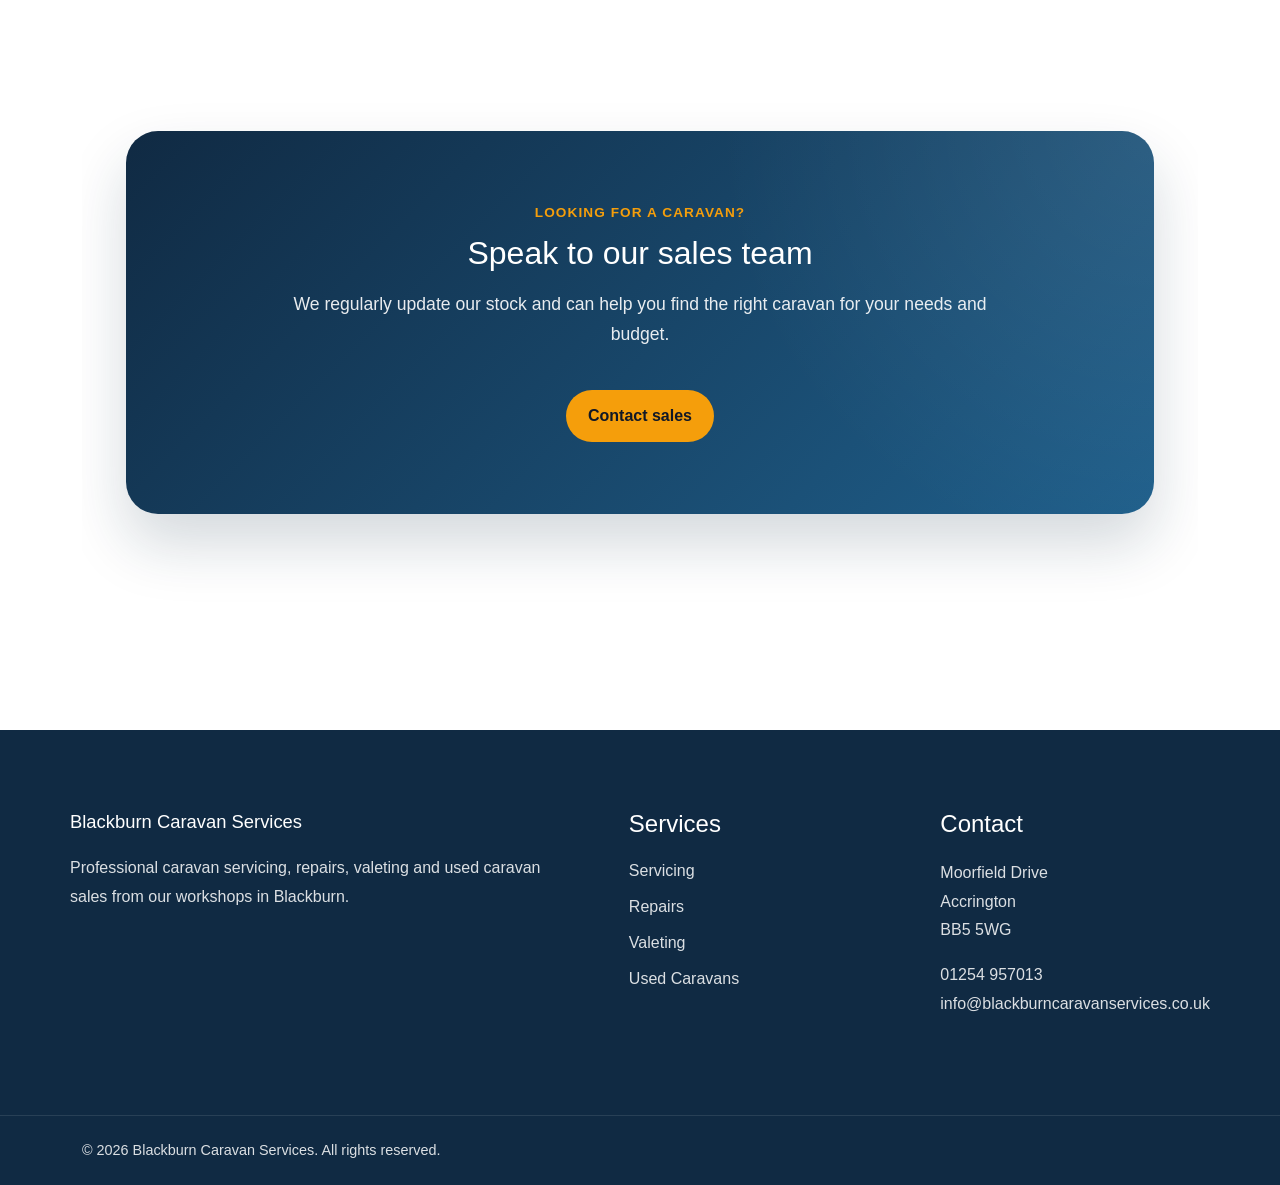
==== commit 9d23cfd0: "change address on home page" ====
--- a/docs/caravans-for-sale.html
+++ b/docs/caravans-for-sale.html
@@ -13,7 +13,7 @@
 
         <a class="brand" href="index.html">
             <img b-vh2o0udhn5
-                src="images/logo-white.png"
+                src="images/logo-colour.png"
                 alt="Blackburn Caravan Services"
                 class="brand-logo" />
         </a>
@@ -204,9 +204,9 @@
             <h4 b-vh2o0udhn5>Contact</h4>
 
             <p b-vh2o0udhn5>
-                Unit D2, Percliff Way<br b-vh2o0udhn5 />
-                Blackburn<br b-vh2o0udhn5 />
-                BB1 5PF
+                Moorfield Drive<br b-vh2o0udhn5 />
+                Accrington<br b-vh2o0udhn5 />
+                BB5 5WG
             </p>
 
             <p b-vh2o0udhn5>
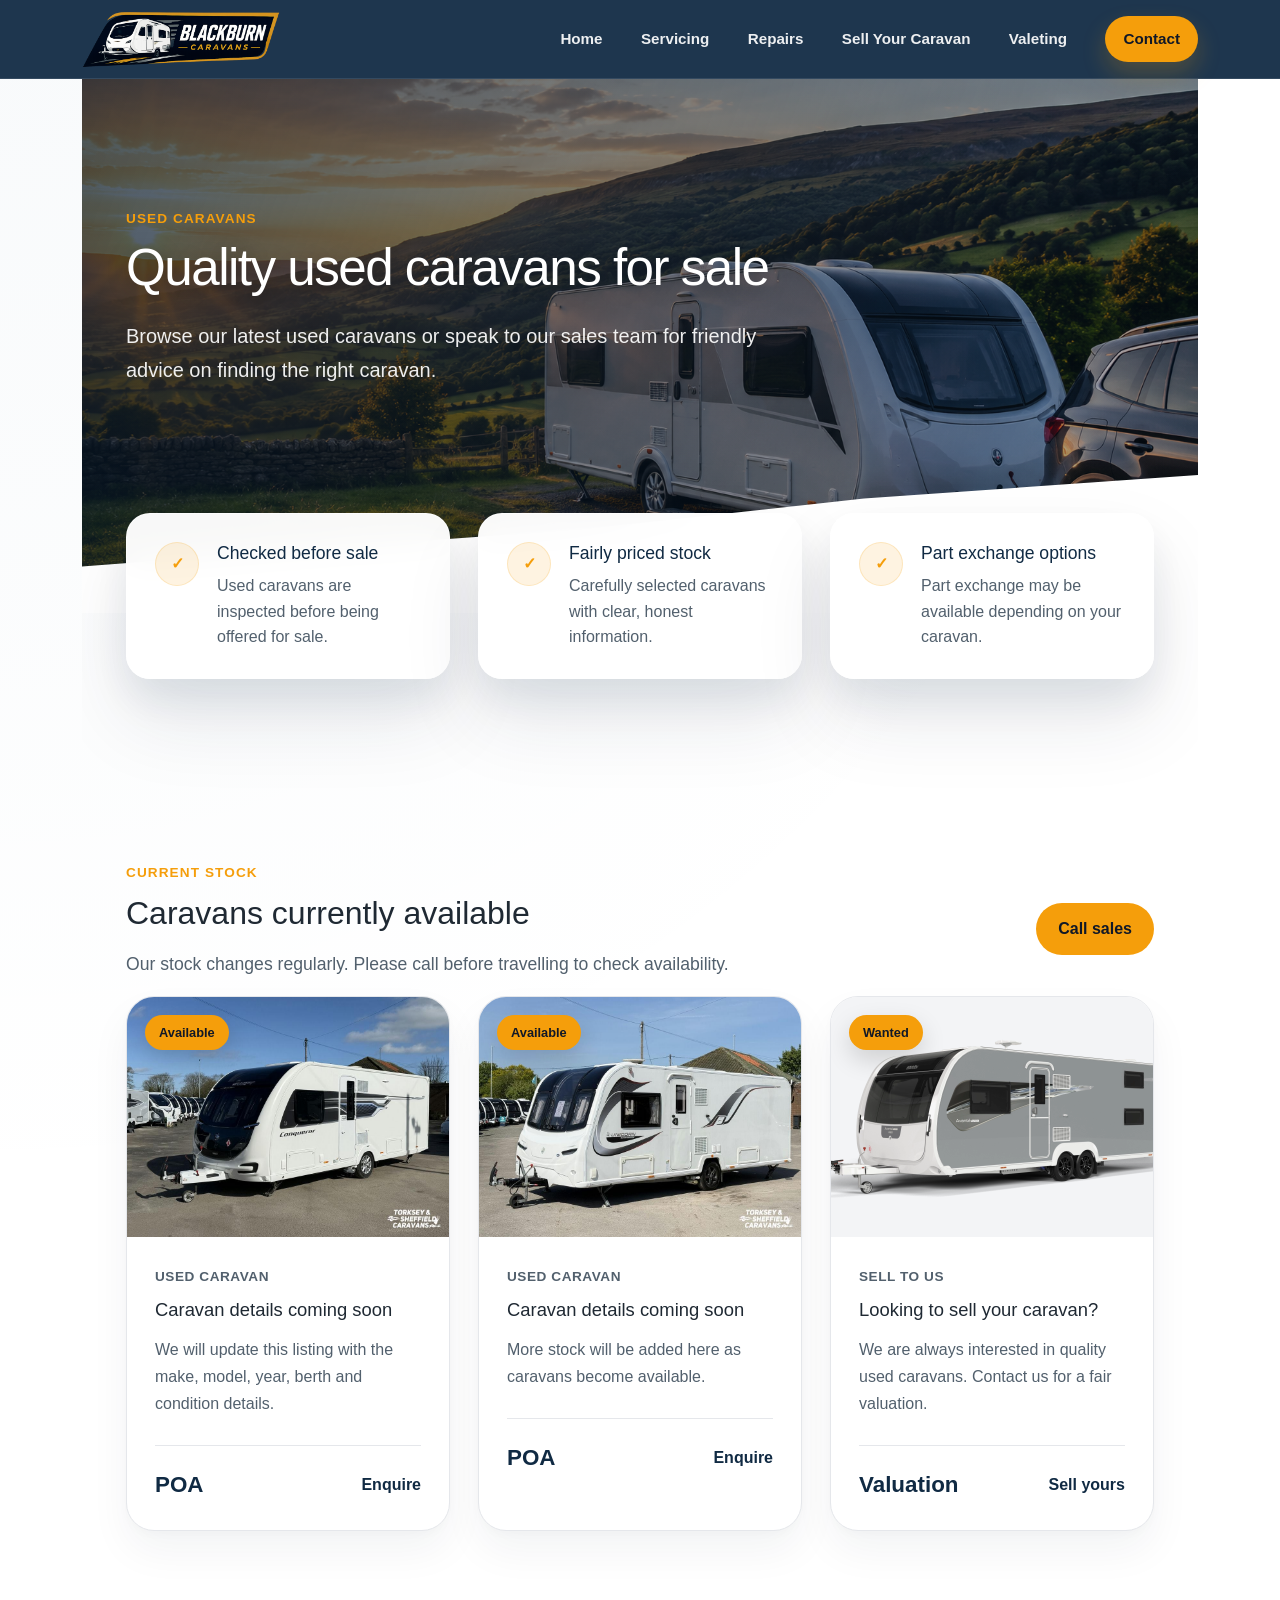
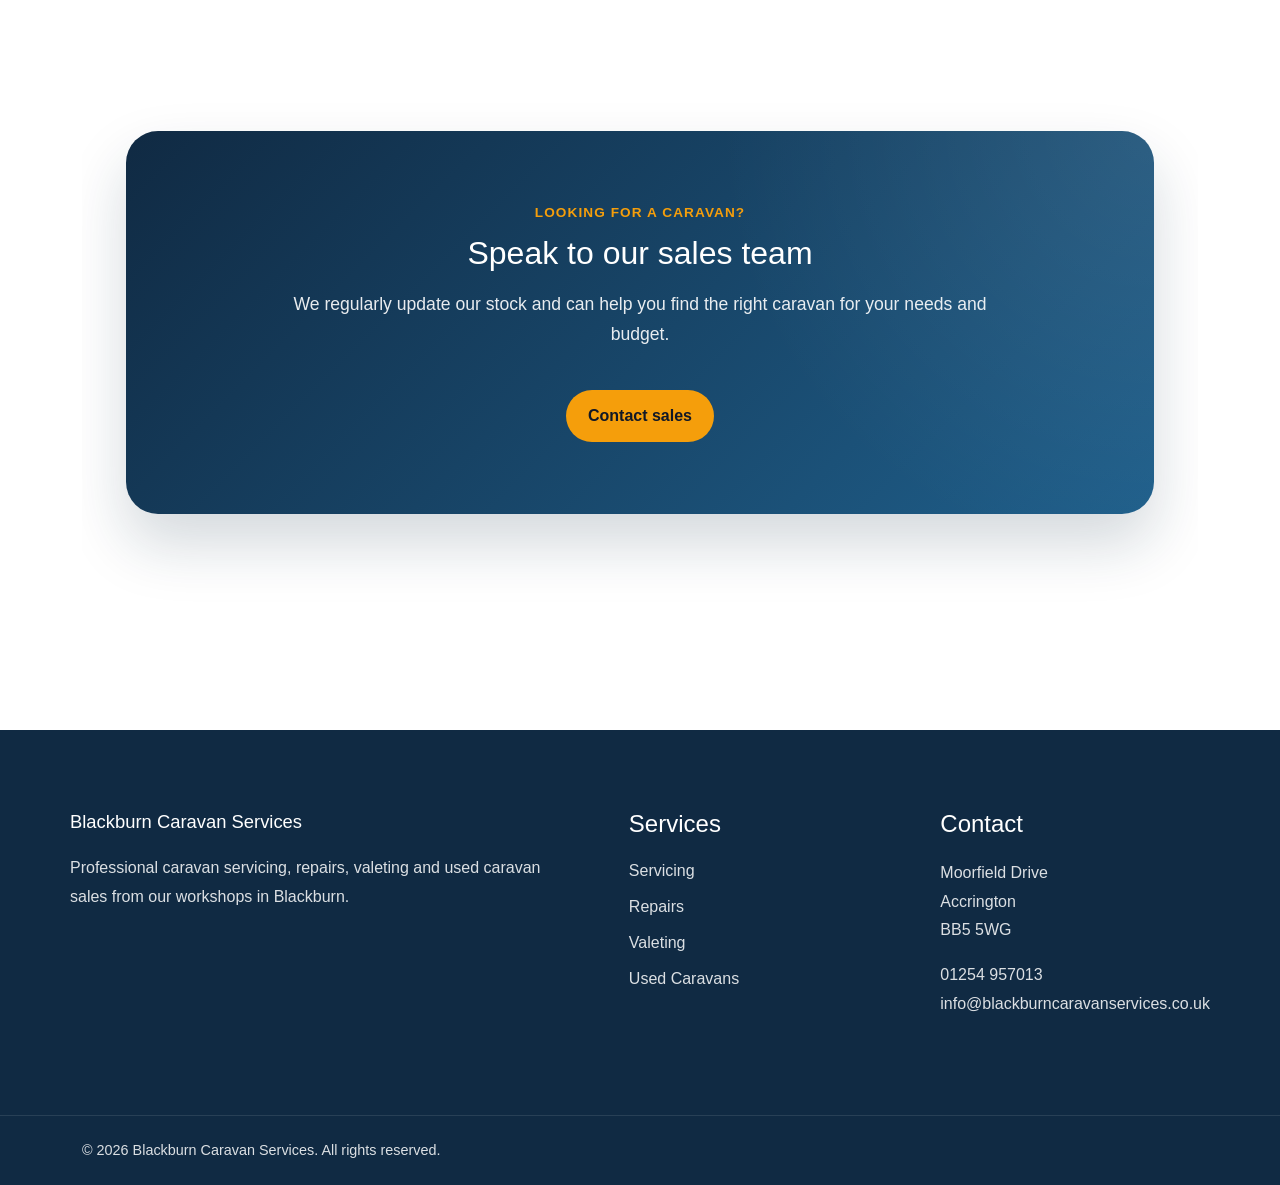
==== commit 5ac6e4df: "remove for sale vans from home menu" ====
--- a/docs/caravans-for-sale.html
+++ b/docs/caravans-for-sale.html
@@ -22,7 +22,6 @@
             <a href="index.html">Home</a>
             <a href="servicing.html">Servicing</a>
             <a href="repairs.html">Repairs</a>
-            <a href="caravans-for-sale.html">Used Caravans</a>
             <a href="sell-your-caravan.html">Sell Your Caravan</a>
             <a href="valeting.html">Valeting</a>
             <a class="nav-cta" href="contact.html">Contact</a>
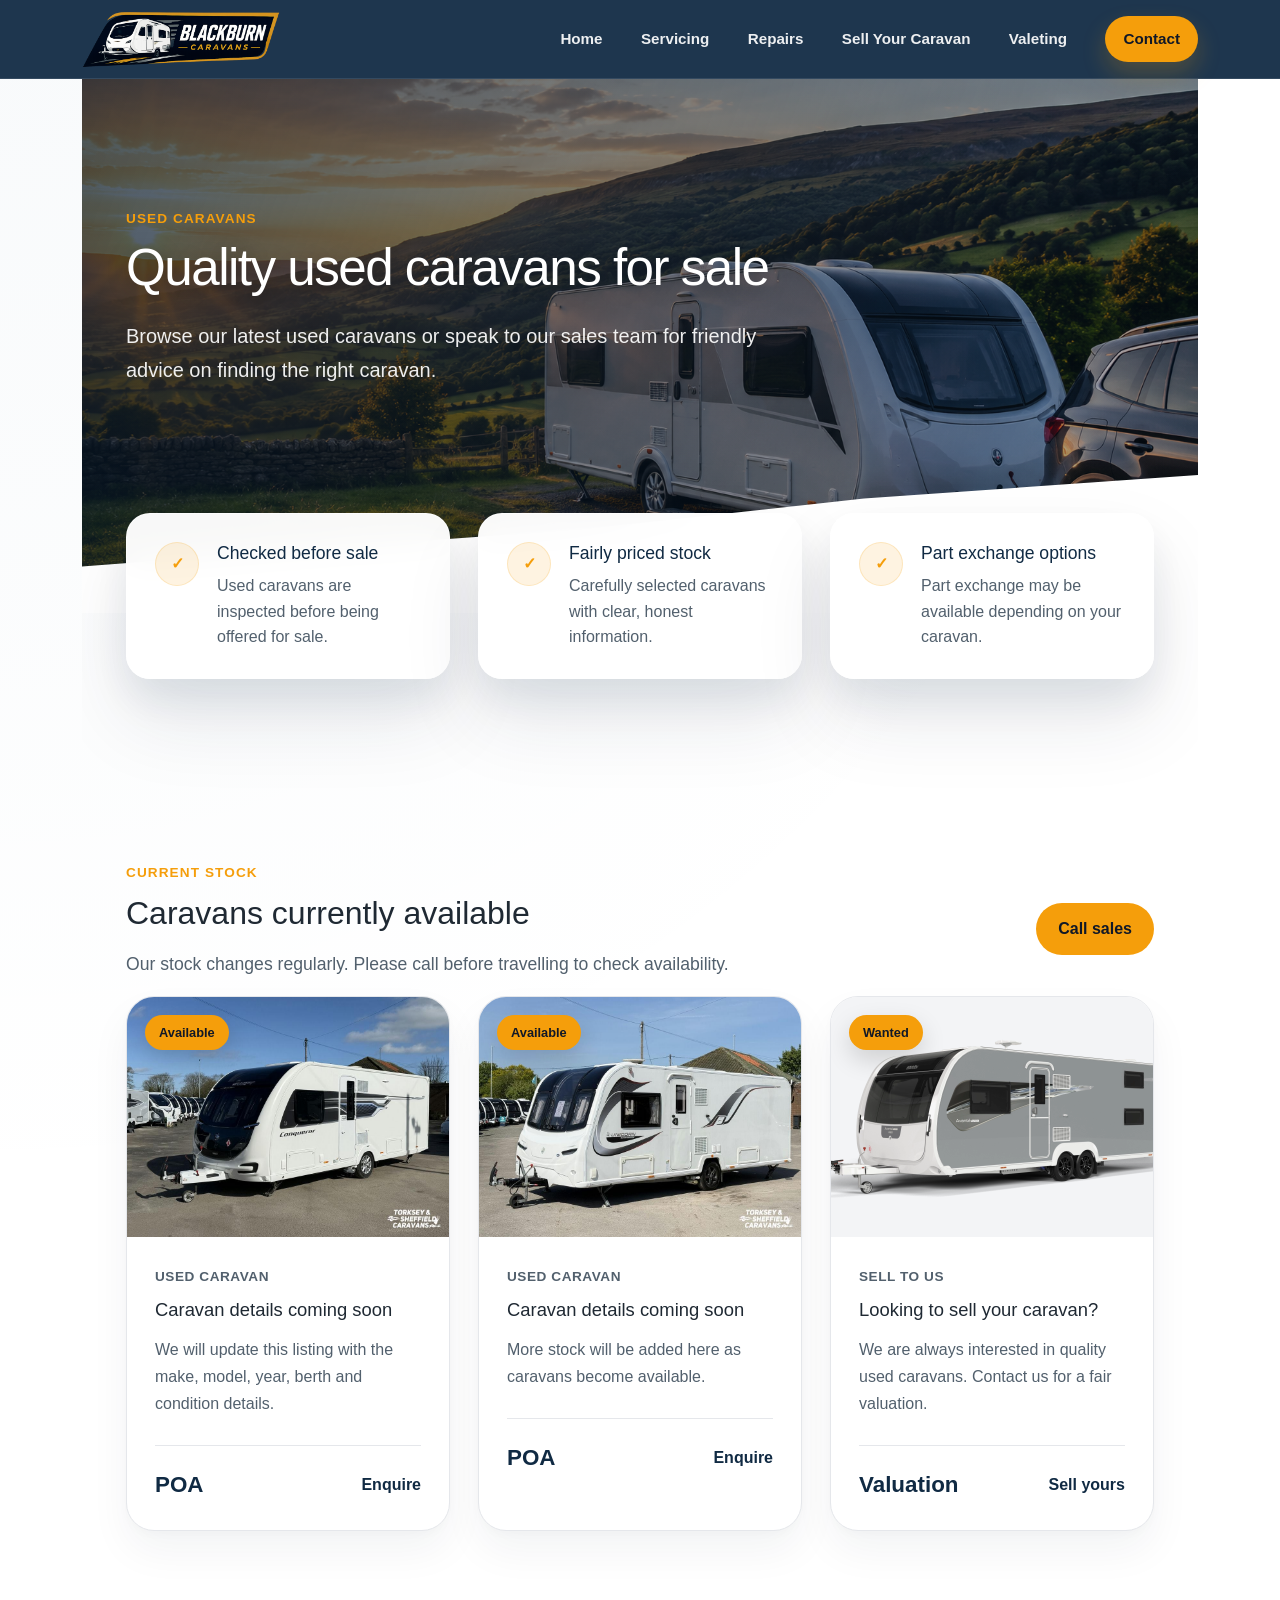
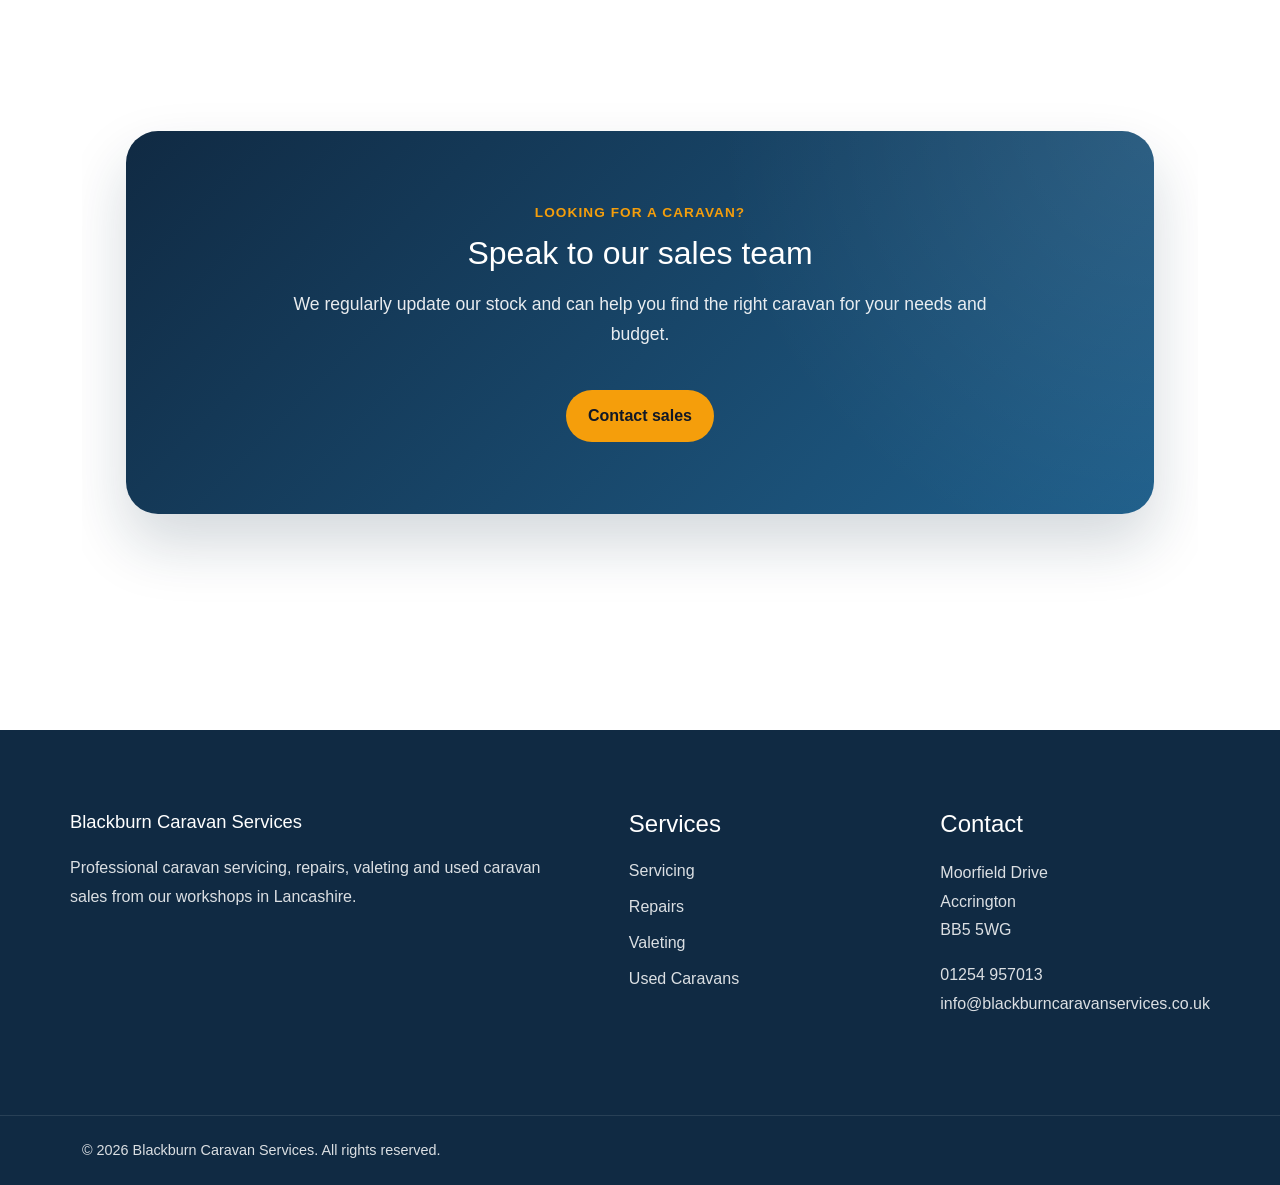
==== commit 551f1da7: "Change location" ====
--- a/docs/caravans-for-sale.html
+++ b/docs/caravans-for-sale.html
@@ -184,7 +184,7 @@
 
             <p b-vh2o0udhn5>
                 Professional caravan servicing, repairs, valeting and used caravan sales
-                from our workshops in Blackburn.
+                from our workshops in Lancashire.
             </p>
         </div>
 
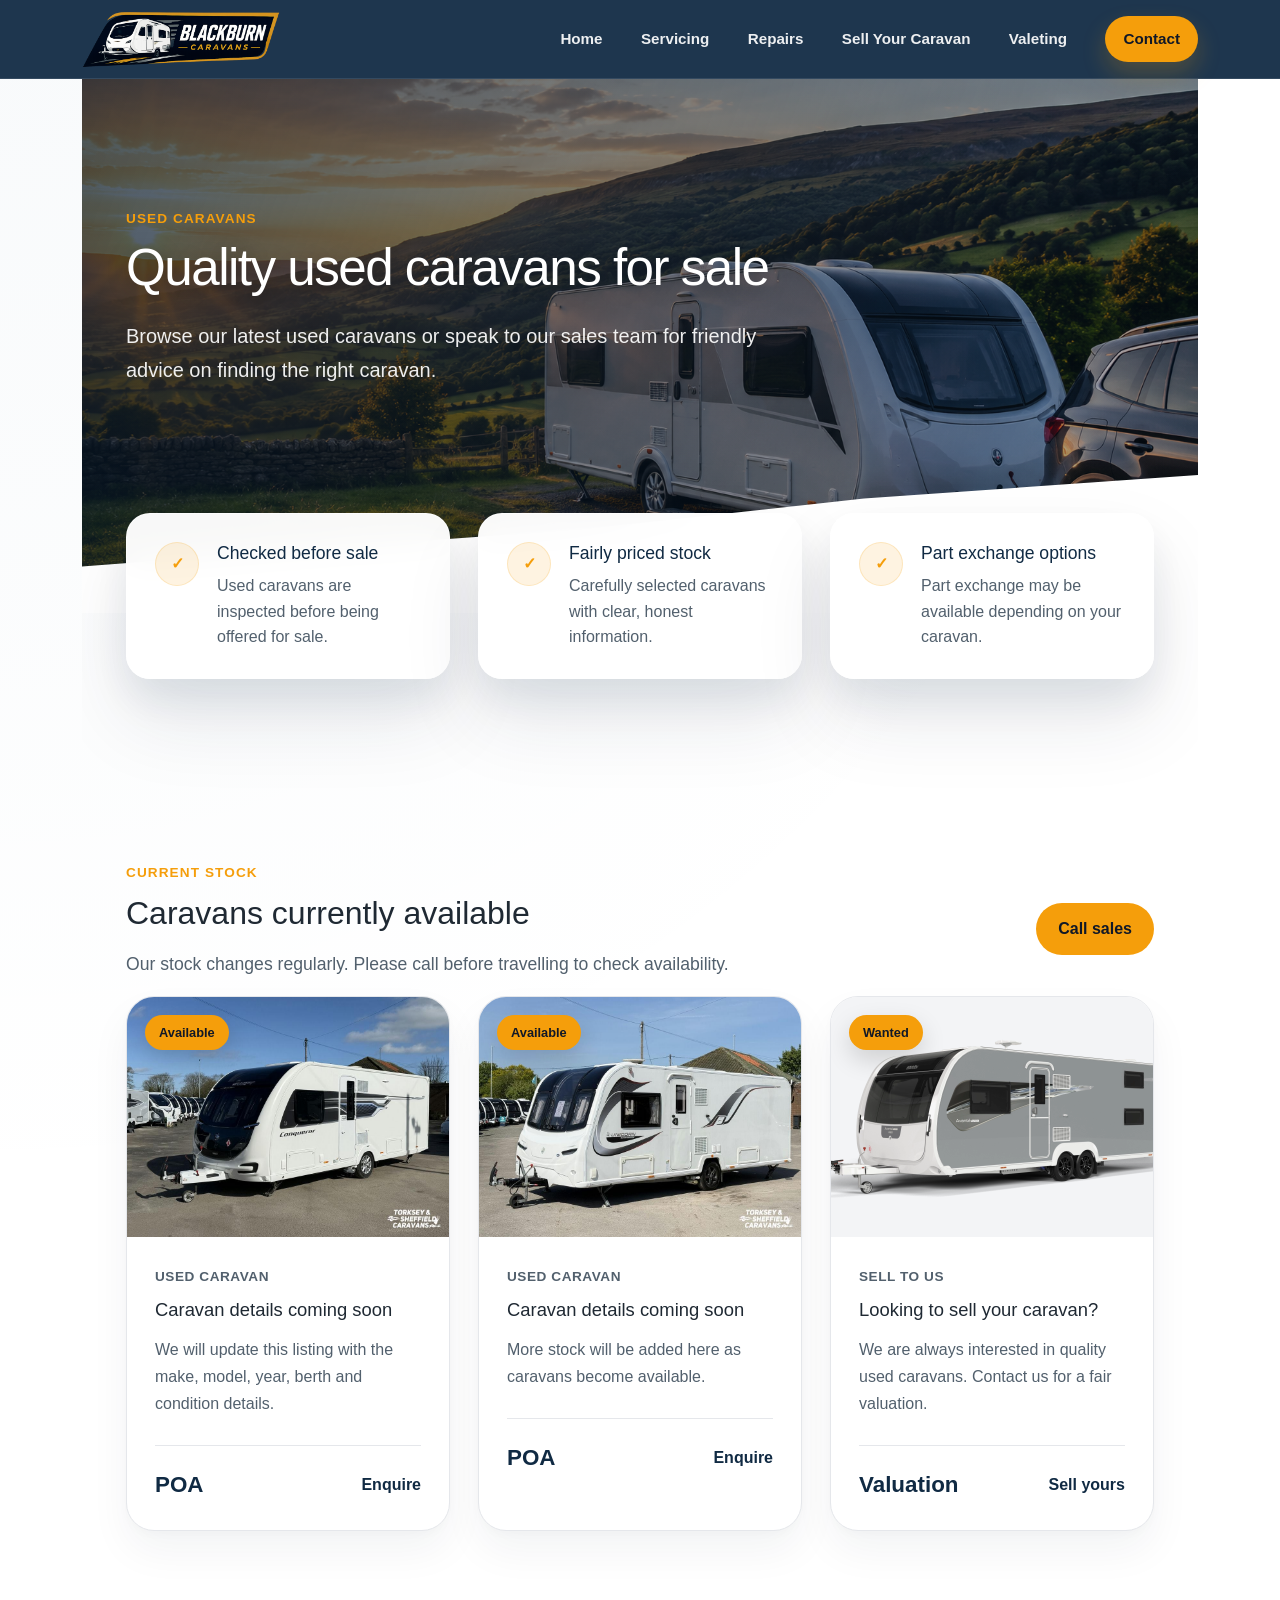
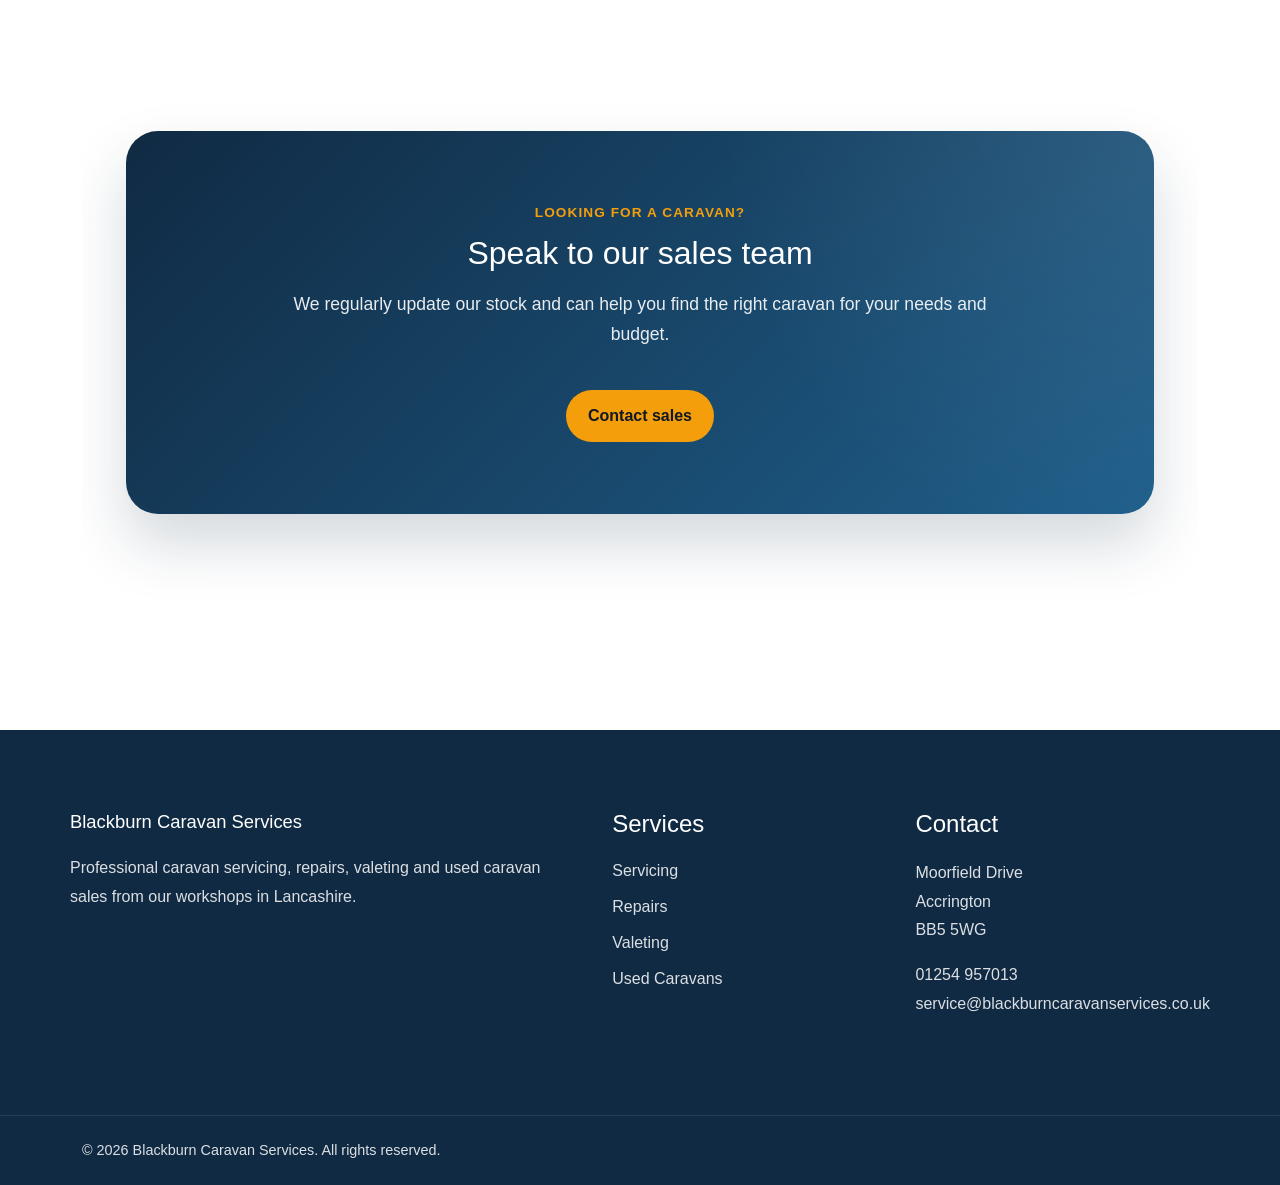
==== commit 34fb4b47: "Change emails" ====
--- a/docs/caravans-for-sale.html
+++ b/docs/caravans-for-sale.html
@@ -210,8 +210,8 @@
 
             <p b-vh2o0udhn5>
                 <a b-vh2o0udhn5 href="tel:01254957013">01254 957013</a><br b-vh2o0udhn5 />
-                <a b-vh2o0udhn5 href="mailto:info@blackburncaravanservices.co.uk">
-                    info@blackburncaravanservices.co.uk
+                <a b-vh2o0udhn5 href="mailto:service@blackburncaravanservices.co.uk">
+                    service@blackburncaravanservices.co.uk
                 </a>
             </p>
         </div>
